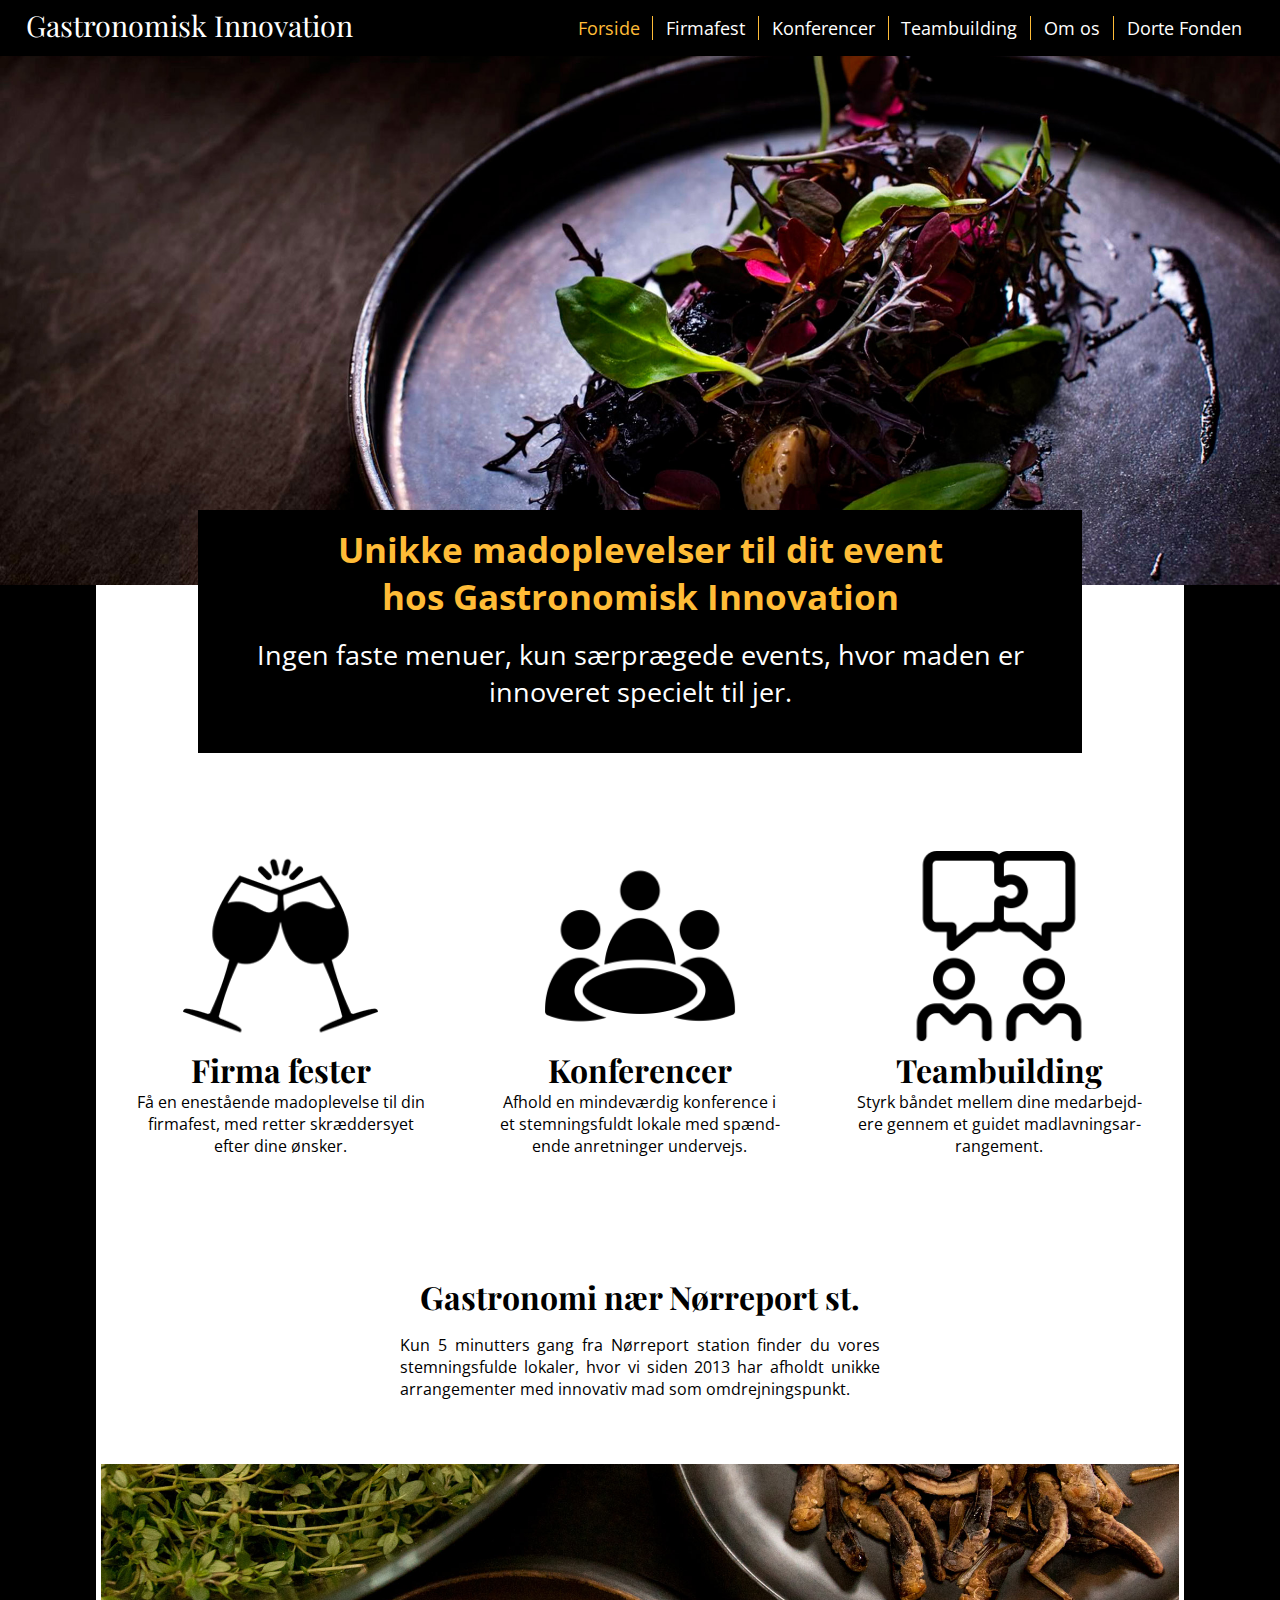
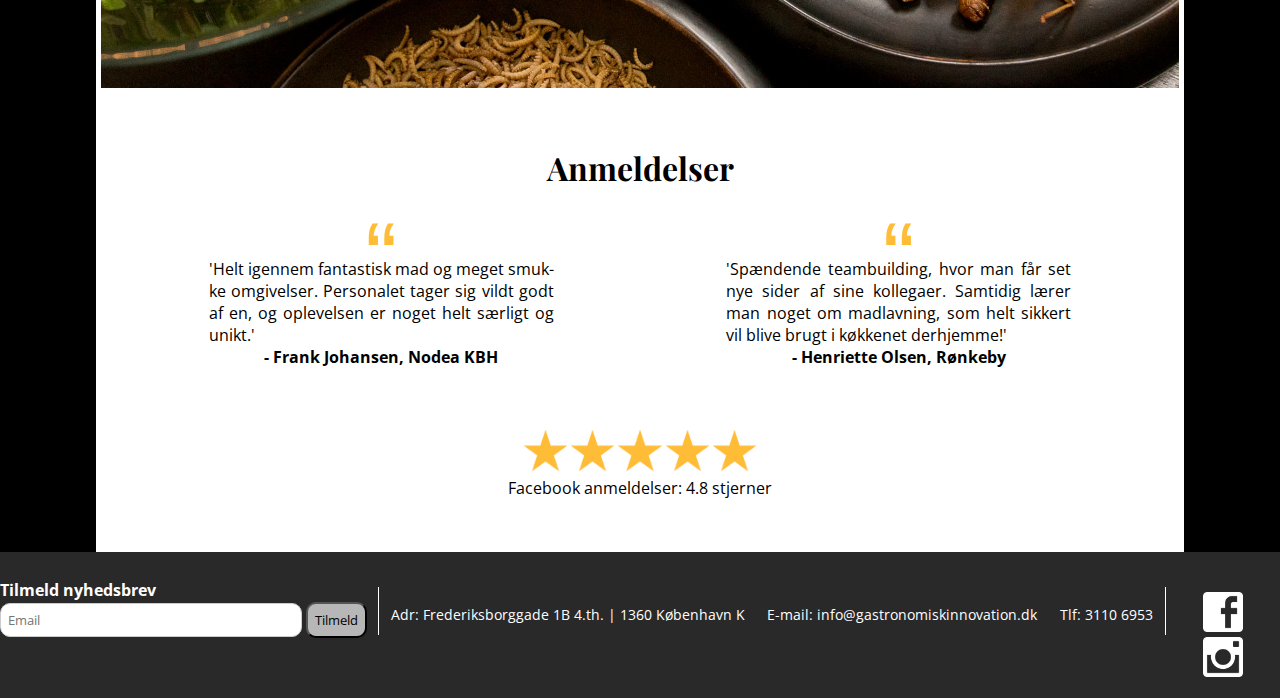
==== index.html @ 855b717e "Cleaned up in folder. Added mobile version of omos banner" ====
<!DOCTYPE html>
<html lang="da">
  <head>
        <!-- Global site tag (gtag.js) - Google Analytics -->
    <script async src="https://www.googletagmanager.com/gtag/js?id=UA-109349681-2"></script>
    <script>
      window.dataLayer = window.dataLayer || [];
      function gtag(){dataLayer.push(arguments);}
      gtag('js', new Date());

      gtag('config', 'UA-109349681-2');

      window.addEventListener('resize', function() { 
    if (window.matchMedia('(min-width: 1076px)').matches) {
        document.getElementById('burger').checked = false;
    }
    }, true);
    </script>

    <meta charset="utf-8">
    <title>Gastronomisk Innovation | Forside</title>
    <link href="https://fonts.googleapis.com/css?family=Open+Sans:300,700|Playfair+Display" rel="stylesheet">
    <link rel="stylesheet" href="css/style.css">
    <meta name="viewport" content="width=device-width, initial-scale=1.0">

    <link rel="apple-touch-icon" sizes="180x180" href="favicon/apple-touch-icon.png">
    <link rel="icon" type="image/png" sizes="32x32" href="favicon/favicon-32x32.png">
    <link rel="icon" type="image/png" sizes="16x16" href="favicon/favicon-16x16.png">
    <link rel="manifest" href="favicon/manifest.json">
    <link rel="mask-icon" href="favicon/safari-pinned-tab.svg" color="#ffbc37">
    <link rel="shortcut icon" href="favicon/favicon.ico">
    <meta name="msapplication-config" content="favicon/browserconfig.xml">
    <meta name="theme-color" content="#ffffff">
  </head>
  <body class="indexwrapper" >
    <input id="burger" type="checkbox" />
    <label for="burger">
      <span></span>
      <span></span>
      <span></span>
    </label>
    <nav class="mobil" >
      <a class="navn" href="index.html">Gastronomisk Innovation</a>
      <ul>
        <li><a href="index.html" class="current">Forside</a></li>
        <li><a href="firmafest.html">Firmafest</a></li>
        <li><a href="konferencer.html">Konferencer</a></li>
        <li><a href="teambuilding.html">Teambuilding</a></li>
        <li><a href="omos.html">Om os</a></li>
        <li><a href="dortefonden.html">Dorte Fonden</a></li>
      </ul>
    </nav>
    <nav class="desktop" >
      <a class="navn" href="index.html">Gastronomisk Innovation</a>
      <ul>
        <li><a href="dortefonden.html">Dorte Fonden</a></li>
        <li><a href="omos.html">Om os</a></li>
        <li><a href="teambuilding.html">Teambuilding</a></li>
        <li><a href="konferencer.html">Konferencer</a></li>
        <li><a href="firmafest.html">Firmafest</a></li>
        <li class="undtagelsen"><a href="index.html"  class="current">Forside</a></li>
      </ul>
    </nav>
    <div class="mobilindexbillede">
      <img src="img/index/lillamobil.jpg" alt="mad nam nam">
    <!--  <p>Unikke madoplevelser til dine events</p> -->
    </div>
    <div class="desktopindexbillede">
      <img src="img/index/lilla.jpg" alt="mad nam nam">
  <!--    <p>Unikke madoplevelser til dine events</p> -->
    </div>

  <!-- <img class="gaffel" src="img/index/gaffel.svg" alt="gaffel"> -->
  <!-- <img class="kniv" src="img/index/kniv.png" alt="kniv"> -->

    <main class="nicolai" >
      <div class="velkommentekst">
        <h4>Unikke madoplevelser til dit event</h4>
        <h4>hos Gastronomisk Innovation</h4>
        <p>Ingen faste menuer, kun særprægede events, hvor maden er innoveret specielt til jer.</p>
      </div>
      <div class="ydelsesikoner">
        <figure>
          <a href="firmafest.html">
          <img src="img/index/glasses2.png" alt="firmafester">
          <h6>Firma fester</h6>
          <figcaption>Få en ene&shy;stå&shy;ende mad&shy;oplev&shy;else til din firma&shy;fest, med ret&shy;ter skræd&shy;der&shy;syet efter dine ønsker.</figcaption>
          </a>
        </figure>
        <figure>
          <a href="konferencer.html">
          <img src="img/index/meeting2.png" alt="konferencer">
          <h6>Konferencer</h6>
          <figcaption>Af&shy;hold en minde&shy;værdig konfe&shy;rence i et stem&shy;ning&shy;sfuldt lo&shy;kale med spænd&shy;ende anr&shy;etning&shy;er under&shy;vejs.</figcaption>
          </a>
        </figure>
        <figure>
          <a href="teambuilding.html">
          <img src="img/index/teambuildingicon2.png" alt="Teambuilding">
          <h6>Teambuilding</h6>
          <figcaption>Styrk bånd&shy;et mel&shy;lem dine med&shy;ar&shy;bejd&shy;ere gen&shy;nem et guid&shy;et mad&shy;lav&shy;nings&shy;ar&shy;range&shy;ment.</figcaption>
          </a>
        </figure>
      </div>

      <div class="norreport">
        <h5>Gastronomi nær Nørreport st.</h5>
        <p>Kun 5 minut&shy;ters gang fra Nørreport sta&shy;tion find&shy;er du vores stem&shy;nings&shy;fulde lo&shy;kal&shy;er, hvor vi siden 2013 har af&shy;holdt unik&shy;ke ar&shy;range&shy;ment&shy;er med inno&shy;vativ mad som om&shy;drej&shy;nings&shy;punkt.</p>
      </div>

      <img src="img/index/insektbillede.jpg" class="insects" alt="Insekter">

      <div class="reviewdiv">
        <h5>Anmeldelser</h5>
        <div class="reviews">
          <div class="review">
            <h2 class="gås">“</h2>
            <p>'Helt igen&shy;nem fan&shy;ta&shy;stisk mad og meget smuk&shy;ke om&shy;givel&shy;ser. Per&shy;sona&shy;let tag&shy;er sig vildt godt af en, og op&shy;level&shy;sen er noget helt sær&shy;ligt og unikt.'</p>
            <h4>- Frank Johansen, Nodea KBH</h4>
          </div>
          <div class="review">
            <h2 class="gås">“</h2>
            <p>'Spænd&shy;ende team&shy;build&shy;ing, hvor man får set nye sider af sine kol&shy;lega&shy;er. Sam&shy;tidig lærer man noget om mad&shy;lav&shy;ning, som helt sik&shy;kert vil blive brugt i køk&shy;ken&shy;et der&shy;hjem&shy;me!'</p>
            <h4>- Henriette Olsen, Rønkeby</h4>
          </div>
        </div>
        <div class="facebook">
          <div class="stars">
            <img src="img/index/star.png" alt="stjerne">
            <img src="img/index/star.png" alt="stjerne">
            <img src="img/index/star.png" alt="stjerne">
            <img src="img/index/star.png" alt="stjerne">
            <img src="img/index/star.png" alt="stjerne">
          </div>
          <a href="https://www.facebook.com/pg/Gastronomisk-Innovation-281933641918247/reviews/"><p>Facebook anmeldelser: 4.8 stjerner</p></a>
        </div>
      </div>
    </main>

    <footer>
      <div class="formdiv">
        <form action="action_page.php">
          <div class="mail" >
            <h3>Tilmeld nyhedsbrev</h3>
            <input type="text" placeholder="Email" name="email" required>
            <button type="submit" class="signupbtn">Tilmeld</button>
          </div>
        </form>
      </div>
      <div class="kontaktinfo">
        <div class="">
          <a href="https://goo.gl/maps/WK9mbAa1QhL2" target="_blank">Adr: Frederiksborggade 1B 4.th. | 1360 København K</a>
        </div>
        <div class="">
          <a href="mailto:info@gastronomiskinnovation.dk">E-mail: info@gastronomiskinnovation.dk</a>
        </div>
        <div class="">
          <a href="tel:31106953">Tlf: 3110 6953</a>
        </div>
      </div>
      <div class="someikoner">
        <!--Icons made by https://www.flaticon.com/authors/google. Used under Creative Commons BY 3.0 license-->
        <a href="https://www.facebook.com/281933641918247/" target="_blank">
        <img src="img/facebook.png" alt="Facebook"></a>
        <a href="https://www.instagram.com/gastronomiskinnovation/" target="_blank">
        <img src="img/instagram.png" alt="Instagram"></a>
      </div>
    </footer>
  </body>
</html>
---- css/style.css ----
@charset "UTF-8";
* {
  box-sizing: border-box;
  font-family: 'open sans', sans-serif; }

body footer div.kontaktinfo div {
  text-align: center; }

body > nav.desktop > ul > li > a:hover {
  opacity: 0.75; }

body > nav.mobil > ul > li > a:hover {
  opacity: 0.5; }

body > nav.mobil > ul > li > a {
  font-weight: lighter; }

body > main > div.velkommentekst {
  /*text-align: center;
  display: block;
  margin-top: -5em;
  background-color: black;
  padding: 0.5em;
  z-index: 16;*/
  max-width: 95%;
  background-color: black;
  margin: -4em auto 2em auto;
  z-index: 100;
  padding-top: 1em;
  padding-bottom: 1em;
  text-align: center; }
  body > main > div.velkommentekst h4 {
    color: #FFBC37;
    font-size: 5vw;
    margin-top: 0;
    margin-bottom: 0.6em; }
  body > main > div.velkommentekst p {
    color: white;
    margin-top: 0; }

body {
  background-color: black; }
  body div.mobilindexbillede {
    position: relative;
    text-align: center;
    display: block;
    z-index: -1; }
    body div.mobilindexbillede img {
      max-width: 100%;
      z-index: 3;
      margin-bottom: -0.3em; }
    body div.mobilindexbillede p {
      font-size: 1.8em;
      color: black;
      background-color: rgba(0, 0, 0, 0.5);
      position: absolute;
      transform: translate(-50%, -50%);
      top: 50%;
      left: 50%;
      width: 100%;
      padding: 0.2em; }
  body div.desktopindexbillede {
    display: none; }
  body main.nicolai {
    max-width: 700px;
    margin: 0 auto;
    background-color: white; }
    body main.nicolai img.insects {
      max-width: 100%; }
    body main.nicolai div.ydelsesikoner figure {
      max-width: 80%;
      margin: 0 auto 4em auto;
      display: block;
      text-align: center; }
      body main.nicolai div.ydelsesikoner figure:hover {
        opacity: 0.75; }
      body main.nicolai div.ydelsesikoner figure img {
        max-width: 50%; }
      body main.nicolai div.ydelsesikoner figure h6 {
        color: Black;
        font-size: 2em;
        margin-top: 0;
        margin-bottom: 0;
        font-family: 'Playfair display', serif; }
      body main.nicolai div.ydelsesikoner figure figcaption {
        color: black; }
    body main.nicolai div.norreport {
      text-align: center; }
      body main.nicolai div.norreport h5 {
        color: black;
        font-size: 1.5em;
        margin-bottom: 0.5em;
        font-family: 'Playfair display', serif; }
      body main.nicolai div.norreport p {
        color: black; }
    body main.nicolai div.reviewdiv {
      text-align: center; }
      body main.nicolai div.reviewdiv div.facebook {
        margin-top: 2.5em; }
        body main.nicolai div.reviewdiv div.facebook div.stars img {
          max-width: 10%; }
        body main.nicolai div.reviewdiv div.facebook p {
          color: black;
          margin-top: 0; }
      body main.nicolai div.reviewdiv h5 {
        color: black;
        font-size: 2em;
        margin-bottom: 0;
        font-family: 'Playfair display', serif; }
      body main.nicolai div.reviewdiv div.reviews div.review h2.gås {
        color: #FFBC37;
        font-family: arial, sans-serif;
        font-size: 6em;
        font-weight: normal;
        line-height: 0.01em;
        margin: 0.7em 0 -0.2em 0; }
      body main.nicolai div.reviewdiv div.reviews div.review p {
        color: black;
        margin-bottom: 0; }
      body main.nicolai div.reviewdiv div.reviews div.review h4 {
        color: black;
        margin-top: 0; }

body {
  background-color: black;
  margin: 0; }
  body div figure {
    margin: 0; }
    body div figure img {
      max-width: 100%; }
    body div figure.desktop {
      display: none; }
    body div figure p {
      text-align: center;
      width: 100%;
      position: absolute;
      font-size: 2.2em;
      color: black;
      top: 30.8vh;
      display: block;
      left: 50%;
      transform: translate(-50%, -50%);
      background-color: rgba(0, 0, 0, 0.5); }
  body footer {
    padding-top: 3vh;
    background-color: #292929; }
    body footer div {
      max-width: 90%;
      display: block;
      margin: 0 auto; }
      body footer div form {
        margin-top: 0em;
        padding-bottom: 1em;
        max-width: 100%; }
        body footer div form div.mail {
          /*  margin: 0 0 0 1em;*/ }
        body footer div form div button {
          background-color: #B7B7B7;
          border-radius: 10px;
          padding: 0.5em; }
        body footer div form div h3 {
          margin-bottom: 0.1em;
          margin-top: 0;
          font-family: 'open sans', sans-serif;
          color: white;
          font-size: 1em; }
        body footer div form div input[type=text] {
          width: 70%;
          padding: 12px 20px;
          display: inline-block;
          border: 1px solid #ccc;
          box-sizing: border-box;
          border-radius: 10px;
          padding: 0.5em; }
      body footer div.someikoner {
        text-align: center;
        padding-bottom: 1em; }
        body footer div.someikoner a {
          margin-left: 0.5em;
          margin-right: 0.5em;
          color: white; }
          body footer div.someikoner a img {
            max-width: 2.5em; }
      body footer div div {
        padding-bottom: 1em; }
        body footer div div a {
          text-decoration: none;
          color: white;
          display: inline; }
  body input#burger {
    opacity: 0; }
  body main {
    margin: 0 auto;
    display: block;
    padding: 0.3em; }
    body main.whitepower {
      padding: 0;
      margin-top: 2.15em; }
      body main.whitepower div {
        background-color: white;
        /*margin: 2.5em auto 0;  Giver ekstra uønsket afstand mellem bilederne på Dortefonden*/ }
        body main.whitepower div img {
          max-width: 100%; }
        body main.whitepower div article {
          max-width: 800px;
          margin: auto;
          padding: 0.5em; }
          body main.whitepower div article h1 {
            font-size: 1.8em;
            margin-top: 0.5em;
            margin-bottom: 0.5em;
            font-family: 'Playfair display', serif; }
          body main.whitepower div article h3 {
            font-size: 1.1em;
            font-style: italic;
            margin: 0; }
          body main.whitepower div article p {
            color: black;
            font-size: 1.1em;
            margin-top: 1.2em;
            line-height: 1.5em; }
          body main.whitepower div article .galleri {
            /*Både billeder og knapper i galleri*/
            position: relative;
            /*Tillader placering af knapper oven på billeder*/
            margin: 0; }
            body main.whitepower div article .galleri button {
              /*Pile i galleri*/
              background-color: rgba(0, 0, 0, 0.4);
              /*Sort farve med 40% opacity*/
              font-size: 1.8em;
              /*Størrelse på pilen*/
              color: white;
              border: none;
              padding: 0.2em 0.1em;
              /*Pilens kasse*/
              position: absolute;
              /*Tillader placering af knapper oven på billeder*/
              outline: none;
              /*Fjerner markering af knappen ved klik*/
              transform: translate(0%, -50%);
              /*Justeringer i forhold til centrum på y-aksen*/
              top: 50%;
              /*Placér midt på billedets y-akse*/ }
            body main.whitepower div article .galleri .w3-display-right {
              /*Knap til at vise næste billede i slideshow*/
              right: 0;
              /*Afstanden fra højre kant af kassen skal være 0*/ }
          body main.whitepower div article .miniatures {
            /*Miniaturer under det store billede i galleriet*/
            columns: 3;
            /*3 miniaturer ved siden af hinanden*/
            width: 100%;
            margin: 0.5em 0 0 0;
            /*Lidt afstand til det store billede*/ }
            body main.whitepower div article .miniatures img {
              display: block;
              /*Så miniaturerne står ved siden af hinanden*/ }
          body main.whitepower div article .w3-opacity-off {
            /*Sætter border rundt om det valgte billede i galleriet*/
            border: solid #FFBC37 1vmin; }
  body nav a.navn {
    text-decoration: none;
    color: white;
    font-family: 'Playfair Display', serif;
    padding-left: 1%;
    padding-top: 0.3em;
    clear: both;
    float: left;
    font-size: 1.6em;
    max-width: 420px; }
  body nav.desktop {
    display: none; }
  body h1 {
    /*position: fixed;
    top: 40px;
    left: 40px;
    z-index: 6;
    font-size: 20px;
    font-weight: 900;
    font-family: sans-serif;
    text-transform: uppercase;*/ }
    body h1 > span {
      text-transform: none;
      opacity: .5;
      font-weight: 300;
      font-size: 50px; }
  body input + label {
    position: fixed;
    top: 0.4em;
    right: 5%;
    height: 65px;
    width: 9%;
    z-index: 15; }
    body input + label span {
      position: absolute;
      width: 100%;
      height: 3%;
      top: 33%;
      margin-top: -1px;
      left: 0;
      display: block;
      background: white;
      transition: .5s; }
    body input + label span:first-child {
      top: 20%; }
    body input + label span:last-child {
      top: 47%; }
  body label:hover {
    cursor: pointer; }
  body input:checked + label span {
    opacity: 0;
    top: 50%; }
  body input:checked + label span:first-child {
    opacity: 1;
    transform: rotate(225deg); }
  body input:checked + label span:last-child {
    opacity: 1;
    transform: rotate(-225deg); }
  body input ~ nav.mobil {
    background: black;
    position: fixed;
    top: 0;
    left: 0;
    width: 100%;
    /*  height: 3.5em;*/
    height: 0.001vh;
    transition: .5s;
    /*  transition-delay: .5s; Hvorfor?*/
    z-index: 14;
    padding-bottom: 3.5em; }
    body input ~ nav.mobil > ul {
      position: absolute;
      top: 15%;
      left: 7%;
      right: 17%;
      list-style: none;
      display: none; }
      body input ~ nav.mobil > ul > li {
        opacity: 0;
        transition: .5s;
        transition-delay: 0s; }
        body input ~ nav.mobil > ul > li > a {
          font-family: 'Open Sans', sans-serif;
          text-decoration: none;
          text-transform: uppercase;
          color: white;
          display: block;
          padding: 6%;
          font-size: 1.5em; }
          body input ~ nav.mobil > ul > li > a.current {
            color: #FFBC37; }
  body input:checked ~ nav {
    height: 100%;
    transition-delay: 0s; }
    body input:checked ~ nav > ul {
      display: block; }
      body input:checked ~ nav > ul > li {
        opacity: 1;
        transition-delay: .5s; }

/*Michelle start*/
#toppic {
  width: 100%; }

article.michelle-indhold {
  max-width: 800px;
  padding: 0.6em;
  margin: auto; }
  article.michelle-indhold h3 {
    font-size: 1.1em;
    font-style: italic;
    margin: 0; }
  article.michelle-indhold .michelle-indhold > h1 {
    font-size: 1.8em;
    margin-bottom: 0.5em;
    margin-top: 0.5em;
    font-family: 'Playfair Display', serif; }
  article.michelle-indhold p {
    color: black;
    margin: 0;
    margin-top: 1.2em;
    line-height: 1.5em; }
  article.michelle-indhold #caption {
    font-size: 0.9em;
    font-style: italic;
    margin-top: 0.2em; }
  article.michelle-indhold #nacl {
    margin-top: 1.3em;
    margin-bottom: 0; }

#middle {
  width: 100%;
  margin-top: 1.5em; }

.grid {
  margin-top: 1.5em; }
  .grid img {
    width: 100%;
    margin-top: 0.3em; }

/*Michelle slut*/
/* Katja */
.omosimg, .videoo {
  max-width: 100%; }

/* Text */
.tlf {
  text-align: center;
  font-size: 1.2em; }

.familie, .booktext {
  margin-left: 10%;
  margin-right: 10%;
  line-height: 1.5em; }

.omos {
  font-size: 2.2em;
  font-family: 'playfair display', serif; }

.centertext {
  text-align: center; }

body main.whitepower div .interview {
  margin: 2em auto;
  padding-top: 0; }
body main.whitepower div .videoWrapper {
  /*Så den embeddede video fylder hele bredden med det rigtige h/b-forhold*/
  position: relative;
  padding-bottom: 56.25%;
  /* 16:9 */
  height: 0;
  margin-top: 0; }
  body main.whitepower div .videoWrapper iframe {
    position: absolute;
    top: 0;
    left: 0;
    width: 100%;
    height: 100%; }

/* Link books */
.buylink {
  font-weight: bold;
  color: black;
  transition: color 0.2s ease;
  background-color: #FFBC37;
  transition: background-color 0.2s ease;
  border-radius: 25px;
  padding: 0.7em 1em;
  margin-top: 1em;
  display: inline-block;
  /*så den ikke klipper ind i p*/ }
  .buylink:hover {
    background-color: #292929;
    color: #FFBC37; }

a:link {
  text-decoration: none; }

/* Flexbox */
body main.whitepower .gallery {
  display: flex;
  flex-wrap: wrap;
  justify-content: center;
  position: relative;
  width: 100%;
  margin-top: 0.3em; }

.galleryitem {
  flex: 1 0 20em;
  max-width: 100%;
  margin: 1rem;
  margin-top: 0;
  margin-bottom: 2em; }

.galleryitem img {
  display: block;
  height: auto;
  width: 15em; }

.galleryitem figcaption {
  color: black;
  font-family: 'open sans', sans-serif;
  padding: .3em 0;
  text-align: center;
  padding-top: 1em; }

.captions {
  font-weight: 900;
  font-size: 1.5em; }

.galleryitem span {
  display: block;
  margin-left: auto;
  margin-right: auto;
  line-height: 1.5em;
  max-width: 438px;
  padding: 0 0.5em 0; }

.mortenflex, .rasmusflex, .isabelflex {
  max-width: 30%;
  border-radius: 50%;
  display: block;
  margin: auto; }

/* Flexbox books */
.book, .snaps, .ukrudt {
  max-width: 70%;
  margin: auto; }

/* Katja slut */
img.kniv {
  display: none; }

img.gaffel {
  display: none; }

.desktopbanner {
  display: none; }

.mobilbanner {
  display: block; }

@media screen and (max-width: 1075px) and (orientation: landscape) {
  nav.mobil ul {
    columns: 2; } }
@media screen and (min-width: 1076px) {
  .desktopbanner {
    display: block; }

  .mobilbanner {
    display: none; }

  body > main > div.velkommentekst {
    max-width: 82%;
    text-align: center;
    background-color: black;
    margin-left: auto;
    margin-right: auto;
    margin-top: -5em;
    z-index: 100;
    padding-top: 1em;
    padding-bottom: 1em; }
    body > main > div.velkommentekst h4 {
      /*font-size: 2.4em; Se @media for min 700px*/
      margin-bottom: 0;
      display: block;
      margin: 0 auto;
      color: #FFBC37; }
    body > main > div.velkommentekst p {
      font-size: 1.7em;
      margin-top: 0.6em;
      padding: 0 0.4em 0; }

  body img.kniv {
    display: block;
    max-width: 3.92%;
    float: right;
    margin-top: 9em; }
  body img.gaffel {
    display: block;
    max-width: 5%;
    float: left;
    transform: translate(-50%, 0%);
    margin-top: 9em; }
  body div.mobilindexbillede {
    display: none; }
    body div.mobilindexbillede img {
      max-width: 100%; }
  body div.desktopindexbillede {
    display: block;
    position: relative;
    text-align: center;
    z-index: -1;
    /*Så velkommentekst står foran*/
    margin-top: 3.2em; }
    body div.desktopindexbillede img {
      max-width: 100%;
      margin-bottom: -0.3em;
      /*Fjerner sort streg under billede*/ }
    body div.desktopindexbillede p {
      font-size: 2.5em;
      color: black;
      background-color: rgba(0, 0, 0, 0.5);
      position: absolute;
      transform: translate(-50%, -50%);
      top: 50%;
      left: 50%;
      width: 100%;
      padding: 0.2em; }
  body main.nicolai {
    max-width: 85%;
    background-color: white; }
    body main.nicolai div.ydelsesikoner {
      display: flex;
      justify-content: space-between;
      align-items: baseline;
      margin-top: 6em; }
      body main.nicolai div.ydelsesikoner figure {
        max-width: 30%;
        margin: 0 auto 4em auto;
        display: block;
        text-align: center; }
        body main.nicolai div.ydelsesikoner figure img {
          max-width: 60%; }
        body main.nicolai div.ydelsesikoner figure h6 {
          color: black;
          font-size: 2em;
          margin-top: 0;
          margin-bottom: 0; }
        body main.nicolai div.ydelsesikoner figure figcaption {
          color: black;
          max-width: 90%;
          display: block;
          margin: 0 auto; }
    body main.nicolai div.norreport {
      text-align: center;
      display: block;
      margin: 0 auto 4em; }
      body main.nicolai div.norreport h5 {
        color: black;
        font-size: 2em;
        margin-bottom: 0.5em; }
      body main.nicolai div.norreport p {
        color: black;
        max-width: 30em;
        margin: 0 auto;
        text-align: justify; }
    body main.nicolai div.reviewdiv {
      margin-bottom: 3em;
      text-align: center; }
      body main.nicolai div.reviewdiv div.facebook {
        margin-top: 2.5em; }
        body main.nicolai div.reviewdiv div.facebook div.stars img {
          max-width: 4%; }
        body main.nicolai div.reviewdiv div.facebook p {
          color: black;
          margin-top: 0; }
      body main.nicolai div.reviewdiv h5 {
        color: black;
        font-size: 2em;
        margin-bottom: 0; }
      body main.nicolai div.reviewdiv div.reviews {
        display: flex;
        justify-content: space-between;
        max-width: 80%;
        margin: 0 auto; }
        body main.nicolai div.reviewdiv div.reviews div.review {
          max-width: 40%; }
          body main.nicolai div.reviewdiv div.reviews div.review h2.gås {
            color: #FFBC37;
            font-family: arial, sans-serif;
            font-size: 6em;
            font-weight: normal;
            line-height: 0.01em;
            margin: 0.7em 0 0 0; }
          body main.nicolai div.reviewdiv div.reviews div.review p {
            color: black;
            margin-bottom: 0;
            margin-top: 0;
            text-align: justify; }
          body main.nicolai div.reviewdiv div.reviews div.review h4 {
            color: black;
            margin-top: 0; }

  body {
    margin: 0; }
    body div figure.mobil {
      display: none; }
    body div figure.desktop {
      display: block; }
    body main {
      max-width: 85%;
      display: block;
      margin: 0 auto; }
      body main.whitepower div {
        margin-top: 3.23em; }
        body main.whitepower div article {
          padding: 1.5em;
          /*Dobbelte padding i desktop format*/ }
          body main.whitepower div article h1 {
            font-size: 2.2em; }
          body main.whitepower div article .galleri button {
            font-size: 3em;
            /*Størrelse på pilen*/
            padding: 0.3em 0.1em;
            /*Pilens kasse*/ }
          body main.whitepower div article .galleri :hover {
            color: #FFBC37; }
    body input {
      display: none; }
    body label {
      display: none; }
    body nav.mobil {
      display: none; }
    body nav.desktop {
      display: block;
      position: fixed;
      background-color: black;
      height: 3.47em;
      width: 100%;
      z-index: 10;
      margin-top: -3.2em; }
      body nav.desktop a.navn {
        text-decoration: none;
        color: white;
        font-family: 'Playfair Display', serif;
        padding-left: 2%;
        padding-top: 0.5%;
        clear: both;
        float: left;
        font-size: 1.8em; }
      body nav.desktop ul {
        padding: 0;
        width: 65%;
        float: right;
        margin-bottom: 0;
        margin-right: 2%; }
        body nav.desktop ul li {
          float: right;
          padding-left: 0.8em;
          padding-right: 0.8em;
          display: inline-block;
          border-left: 1px solid #FFBC37; }
          body nav.desktop ul li.undtagelsen {
            border: none;
            padding-left: 0; }
          body nav.desktop ul li a {
            text-decoration: none;
            color: white;
            font-family: 'Open Sans', sans-serif;
            font-size: 1.1em; }
            body nav.desktop ul li a.current {
              color: #FFBC37; }
    body footer {
      display: flex;
      justify-content: space-around; }
      body footer div {
        margin-left: 0;
        margin-right: 0;
        max-width: 100%;
        display: inline-block;
        display: inline-block; }
        body footer div.formdiv {
          width: 30%; }
          body footer div.formdiv form div input {
            width: 80%; }
        body footer div form {
          display: inline-block;
          width: 100%; }
          body footer div form div {
            width: 100%;
            padding: 0; }
        body footer div.kontaktinfo {
          width: 50em;
          padding-top: 1em;
          display: flex;
          justify-content: space-around;
          border-left: 1px solid white;
          border-right: 1px solid white;
          padding-bottom: 0.1em;
          height: 3em;
          margin-top: 0.5em; }
          body footer div.kontaktinfo div a {
            font-size: 0.9em; }
        body footer div.someikoner {
          margin-top: 0.8em; }

  body main.whitepower div div.grid {
    display: flex;
    justify-content: space-between;
    flex-direction: column;
    margin: 0 0 0 0.2em; }
    body main.whitepower div div.grid div.billederher {
      display: block;
      margin: 0 auto; }
      body main.whitepower div div.grid div.billederher img {
        max-width: 49.7%; }
    body main.whitepower div div.grid div.billederder {
      margin: 0; }
      body main.whitepower div div.grid div.billederder img {
        max-width: 33%; } }
@media screen and (max-width: 370px) {
  body > nav.mobil > a {
    font-size: 1.3em;
    margin-top: 0.3em; }

  /*body input ~ nav.mobil {
      height: 3.4em;
    }*/ }
@media screen and (min-width: 700px) {
  body > main > div.velkommentekst > h4 {
    font-size: 2.19em; } }

/*# sourceMappingURL=style.css.map */
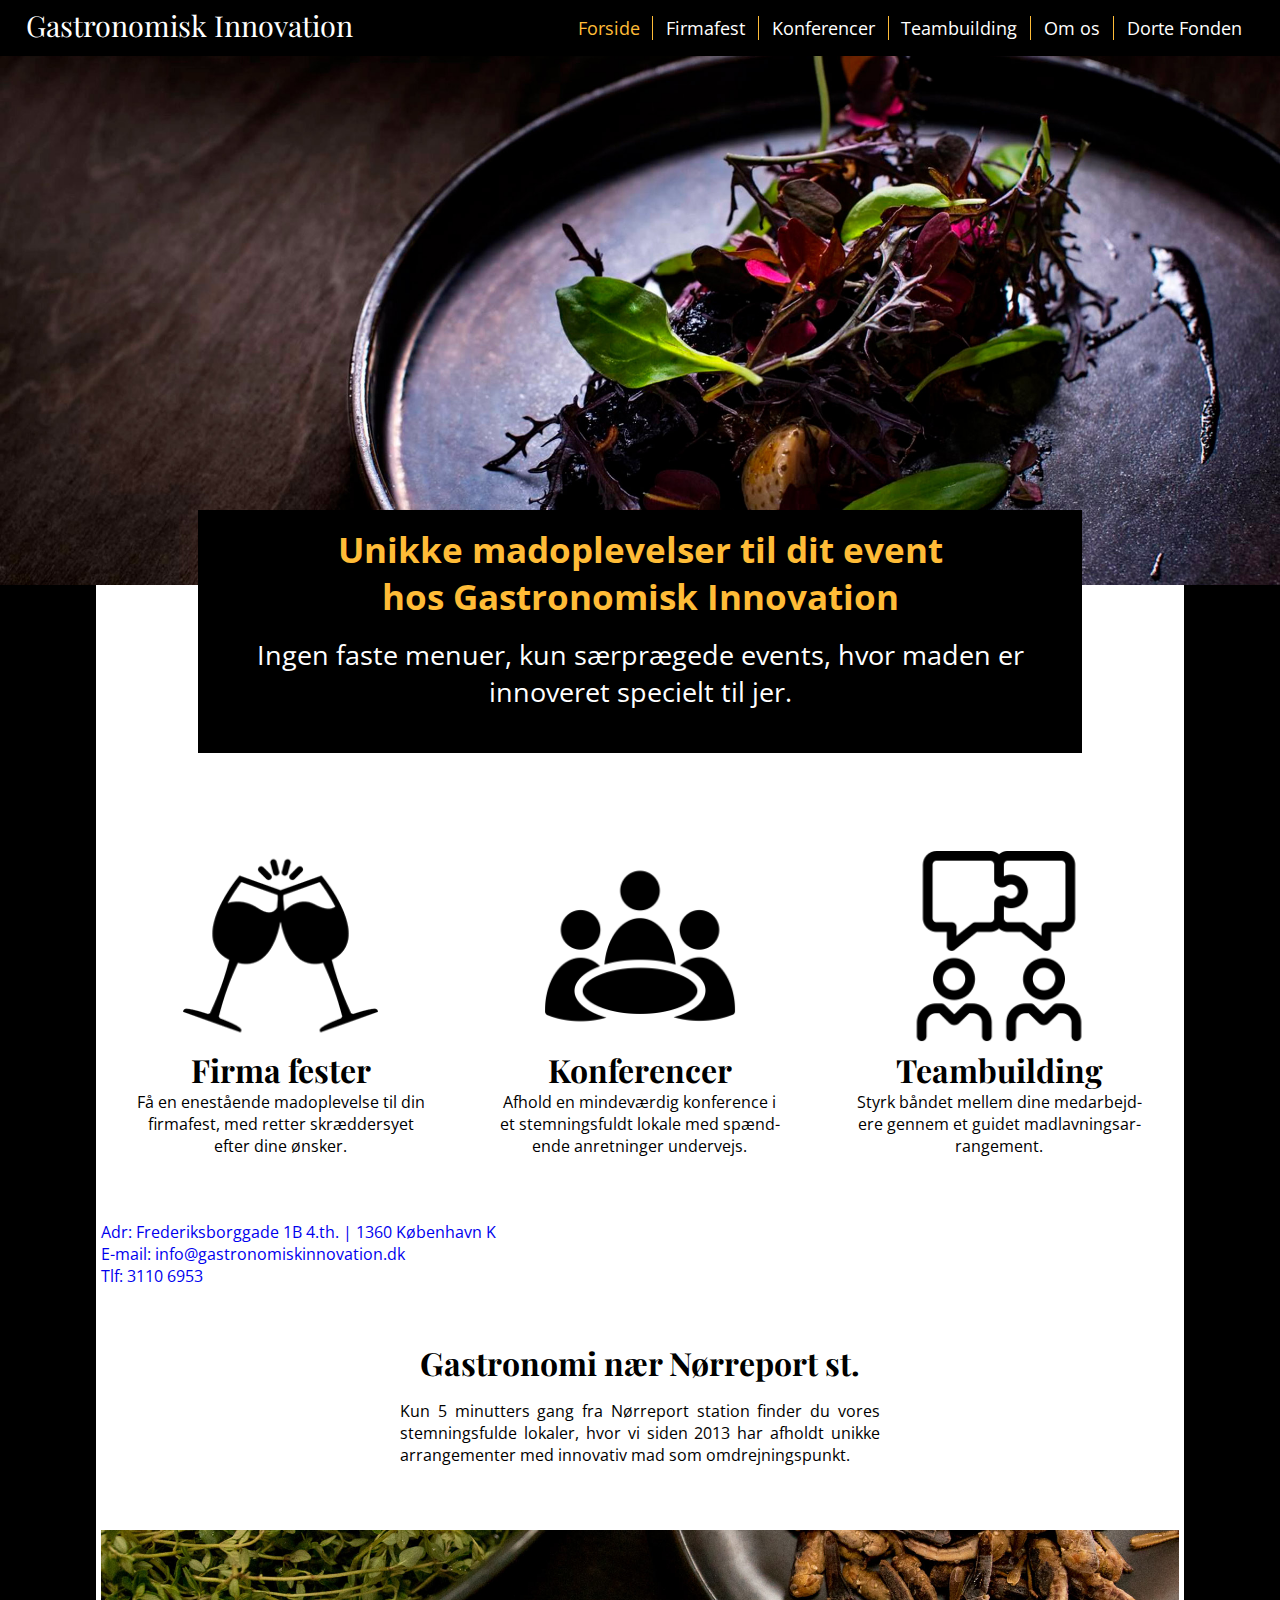
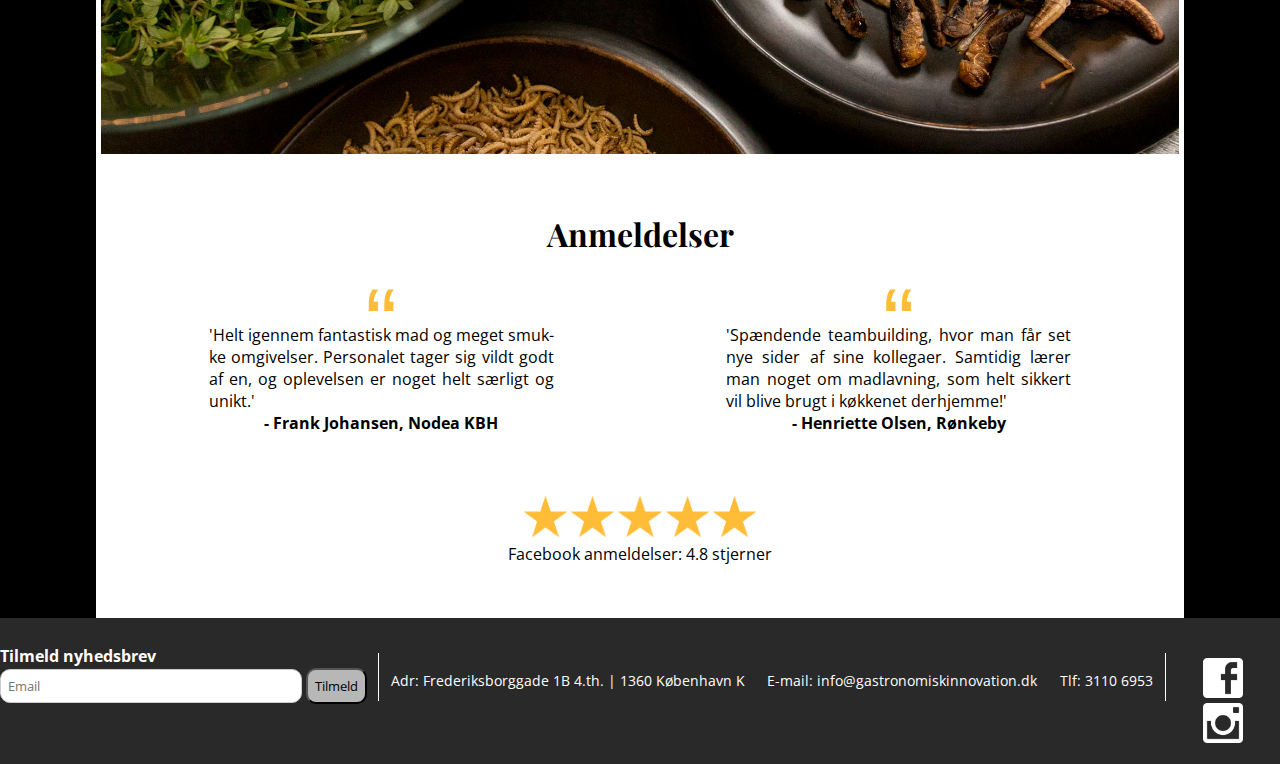
==== commit 3dfdc393: "Added target="_blank" to fb reviews. Started testing expanding box" ====
--- a/index.html
+++ b/index.html
@@ -10,7 +10,7 @@
 
       gtag('config', 'UA-109349681-2');
 
-      window.addEventListener('resize', function() { 
+      window.addEventListener('resize', function() {
     if (window.matchMedia('(min-width: 1076px)').matches) {
         document.getElementById('burger').checked = false;
     }
@@ -32,6 +32,7 @@
     <meta name="msapplication-config" content="favicon/browserconfig.xml">
     <meta name="theme-color" content="#ffffff">
   </head>
+
   <body class="indexwrapper" >
     <input id="burger" type="checkbox" />
     <label for="burger">
@@ -103,6 +104,26 @@
         </figure>
       </div>
 
+      <section class="kontaktos">
+      <input id="toggle" type="checkbox" checked>
+      <label for="toggle">Kontakt os</label>
+      <div id="expand">
+        <section>
+          <div class="kontaktinfo">
+            <div class="">
+              <a href="https://goo.gl/maps/WK9mbAa1QhL2" target="_blank">Adr: Frederiksborggade 1B 4.th. | 1360 København K</a>
+            </div>
+            <div class="">
+              <a href="mailto:info@gastronomiskinnovation.dk">E-mail: info@gastronomiskinnovation.dk</a>
+            </div>
+            <div class="">
+              <a href="tel:31106953">Tlf: 3110 6953</a>
+            </div>
+          </div>
+        </section>
+      </div>
+      </section>
+
       <div class="norreport">
         <h5>Gastronomi nær Nørreport st.</h5>
         <p>Kun 5 minut&shy;ters gang fra Nørreport sta&shy;tion find&shy;er du vores stem&shy;nings&shy;fulde lo&shy;kal&shy;er, hvor vi siden 2013 har af&shy;holdt unik&shy;ke ar&shy;range&shy;ment&shy;er med inno&shy;vativ mad som om&shy;drej&shy;nings&shy;punkt.</p>
@@ -132,7 +153,7 @@
             <img src="img/index/star.png" alt="stjerne">
             <img src="img/index/star.png" alt="stjerne">
           </div>
-          <a href="https://www.facebook.com/pg/Gastronomisk-Innovation-281933641918247/reviews/"><p>Facebook anmeldelser: 4.8 stjerner</p></a>
+          <a href="https://www.facebook.com/pg/Gastronomisk-Innovation-281933641918247/reviews/" target="_blank"><p>Facebook anmeldelser: 4.8 stjerner</p></a>
         </div>
       </div>
     </main>
--- a/css/style.css
+++ b/css/style.css
@@ -1,6 +1,7 @@
 @charset "UTF-8";
 * {
-  box-sizing: border-box;
+  -webkit-box-sizing: border-box;
+          box-sizing: border-box;
   font-family: 'open sans', sans-serif; }
 
 body footer div.kontaktinfo div {
@@ -54,7 +55,8 @@
       color: black;
       background-color: rgba(0, 0, 0, 0.5);
       position: absolute;
-      transform: translate(-50%, -50%);
+      -webkit-transform: translate(-50%, -50%);
+              transform: translate(-50%, -50%);
       top: 50%;
       left: 50%;
       width: 100%;
@@ -84,6 +86,28 @@
         font-family: 'Playfair display', serif; }
       body main.nicolai div.ydelsesikoner figure figcaption {
         color: black; }
+    body main.nicolai div .kontaktos label {
+      display: block;
+      padding: 0.5em;
+      text-align: center;
+      border-bottom: 1px solid #CCC;
+      color: #666; }
+    body main.nicolai div .kontaktos input {
+      display: none;
+      visibility: hidden; }
+    body main.nicolai div .kontaktos #expand {
+      height: 0px;
+      overflow: hidden;
+      -webkit-transition: height 0.5s;
+      transition: height 0.5s;
+      background: url(http://placekitten.com/g/600/300);
+      color: #FFF; }
+    body main.nicolai div .kontaktos section {
+      padding: 0 20px; }
+    body main.nicolai div .kontaktos #toggle:checked ~ #expand {
+      height: 250px; }
+    body main.nicolai div .kontaktos #toggle:checked ~ label::before {
+      content: "-"; }
     body main.nicolai div.norreport {
       text-align: center; }
       body main.nicolai div.norreport h5 {
@@ -139,7 +163,8 @@
       top: 30.8vh;
       display: block;
       left: 50%;
-      transform: translate(-50%, -50%);
+      -webkit-transform: translate(-50%, -50%);
+              transform: translate(-50%, -50%);
       background-color: rgba(0, 0, 0, 0.5); }
   body footer {
     padding-top: 3vh;
@@ -169,7 +194,8 @@
           padding: 12px 20px;
           display: inline-block;
           border: 1px solid #ccc;
-          box-sizing: border-box;
+          -webkit-box-sizing: border-box;
+                  box-sizing: border-box;
           border-radius: 10px;
           padding: 0.5em; }
       body footer div.someikoner {
@@ -238,7 +264,8 @@
               /*Tillader placering af knapper oven på billeder*/
               outline: none;
               /*Fjerner markering af knappen ved klik*/
-              transform: translate(0%, -50%);
+              -webkit-transform: translate(0%, -50%);
+                      transform: translate(0%, -50%);
               /*Justeringer i forhold til centrum på y-aksen*/
               top: 50%;
               /*Placér midt på billedets y-akse*/ }
@@ -248,7 +275,8 @@
               /*Afstanden fra højre kant af kassen skal være 0*/ }
           body main.whitepower div article .miniatures {
             /*Miniaturer under det store billede i galleriet*/
-            columns: 3;
+            -webkit-columns: 3;
+                    columns: 3;
             /*3 miniaturer ved siden af hinanden*/
             width: 100%;
             margin: 0.5em 0 0 0;
@@ -301,6 +329,7 @@
       left: 0;
       display: block;
       background: white;
+      -webkit-transition: .5s;
       transition: .5s; }
     body input + label span:first-child {
       top: 20%; }
@@ -313,10 +342,12 @@
     top: 50%; }
   body input:checked + label span:first-child {
     opacity: 1;
-    transform: rotate(225deg); }
+    -webkit-transform: rotate(225deg);
+            transform: rotate(225deg); }
   body input:checked + label span:last-child {
     opacity: 1;
-    transform: rotate(-225deg); }
+    -webkit-transform: rotate(-225deg);
+            transform: rotate(-225deg); }
   body input ~ nav.mobil {
     background: black;
     position: fixed;
@@ -325,6 +356,7 @@
     width: 100%;
     /*  height: 3.5em;*/
     height: 0.001vh;
+    -webkit-transition: .5s;
     transition: .5s;
     /*  transition-delay: .5s; Hvorfor?*/
     z-index: 14;
@@ -338,8 +370,10 @@
       display: none; }
       body input ~ nav.mobil > ul > li {
         opacity: 0;
+        -webkit-transition: .5s;
         transition: .5s;
-        transition-delay: 0s; }
+        -webkit-transition-delay: 0s;
+                transition-delay: 0s; }
         body input ~ nav.mobil > ul > li > a {
           font-family: 'Open Sans', sans-serif;
           text-decoration: none;
@@ -352,12 +386,14 @@
             color: #FFBC37; }
   body input:checked ~ nav {
     height: 100%;
-    transition-delay: 0s; }
+    -webkit-transition-delay: 0s;
+            transition-delay: 0s; }
     body input:checked ~ nav > ul {
       display: block; }
       body input:checked ~ nav > ul > li {
         opacity: 1;
-        transition-delay: .5s; }
+        -webkit-transition-delay: .5s;
+                transition-delay: .5s; }
 
 /*Michelle start*/
 #toppic {
@@ -442,8 +478,10 @@
 .buylink {
   font-weight: bold;
   color: black;
+  -webkit-transition: color 0.2s ease;
   transition: color 0.2s ease;
   background-color: #FFBC37;
+  -webkit-transition: background-color 0.2s ease;
   transition: background-color 0.2s ease;
   border-radius: 25px;
   padding: 0.7em 1em;
@@ -459,15 +497,22 @@
 
 /* Flexbox */
 body main.whitepower .gallery {
+  display: -webkit-box;
+  display: -ms-flexbox;
   display: flex;
-  flex-wrap: wrap;
-  justify-content: center;
+  -ms-flex-wrap: wrap;
+      flex-wrap: wrap;
+  -webkit-box-pack: center;
+      -ms-flex-pack: center;
+          justify-content: center;
   position: relative;
   width: 100%;
   margin-top: 0.3em; }
 
 .galleryitem {
-  flex: 1 0 20em;
+  -webkit-box-flex: 1;
+      -ms-flex: 1 0 20em;
+          flex: 1 0 20em;
   max-width: 100%;
   margin: 1rem;
   margin-top: 0;
@@ -523,7 +568,8 @@
 
 @media screen and (max-width: 1075px) and (orientation: landscape) {
   nav.mobil ul {
-    columns: 2; } }
+    -webkit-columns: 2;
+            columns: 2; } }
 @media screen and (min-width: 1076px) {
   .desktopbanner {
     display: block; }
@@ -561,7 +607,8 @@
     display: block;
     max-width: 5%;
     float: left;
-    transform: translate(-50%, 0%);
+    -webkit-transform: translate(-50%, 0%);
+            transform: translate(-50%, 0%);
     margin-top: 9em; }
   body div.mobilindexbillede {
     display: none; }
@@ -583,7 +630,8 @@
       color: black;
       background-color: rgba(0, 0, 0, 0.5);
       position: absolute;
-      transform: translate(-50%, -50%);
+      -webkit-transform: translate(-50%, -50%);
+              transform: translate(-50%, -50%);
       top: 50%;
       left: 50%;
       width: 100%;
@@ -592,9 +640,15 @@
     max-width: 85%;
     background-color: white; }
     body main.nicolai div.ydelsesikoner {
+      display: -webkit-box;
+      display: -ms-flexbox;
       display: flex;
-      justify-content: space-between;
-      align-items: baseline;
+      -webkit-box-pack: justify;
+          -ms-flex-pack: justify;
+              justify-content: space-between;
+      -webkit-box-align: baseline;
+          -ms-flex-align: baseline;
+              align-items: baseline;
       margin-top: 6em; }
       body main.nicolai div.ydelsesikoner figure {
         max-width: 30%;
@@ -641,8 +695,12 @@
         font-size: 2em;
         margin-bottom: 0; }
       body main.nicolai div.reviewdiv div.reviews {
+        display: -webkit-box;
+        display: -ms-flexbox;
         display: flex;
-        justify-content: space-between;
+        -webkit-box-pack: justify;
+            -ms-flex-pack: justify;
+                justify-content: space-between;
         max-width: 80%;
         margin: 0 auto; }
         body main.nicolai div.reviewdiv div.reviews div.review {
@@ -733,8 +791,11 @@
             body nav.desktop ul li a.current {
               color: #FFBC37; }
     body footer {
+      display: -webkit-box;
+      display: -ms-flexbox;
       display: flex;
-      justify-content: space-around; }
+      -ms-flex-pack: distribute;
+          justify-content: space-around; }
       body footer div {
         margin-left: 0;
         margin-right: 0;
@@ -754,8 +815,11 @@
         body footer div.kontaktinfo {
           width: 50em;
           padding-top: 1em;
+          display: -webkit-box;
+          display: -ms-flexbox;
           display: flex;
-          justify-content: space-around;
+          -ms-flex-pack: distribute;
+              justify-content: space-around;
           border-left: 1px solid white;
           border-right: 1px solid white;
           padding-bottom: 0.1em;
@@ -767,9 +831,16 @@
           margin-top: 0.8em; }
 
   body main.whitepower div div.grid {
+    display: -webkit-box;
+    display: -ms-flexbox;
     display: flex;
-    justify-content: space-between;
-    flex-direction: column;
+    -webkit-box-pack: justify;
+        -ms-flex-pack: justify;
+            justify-content: space-between;
+    -webkit-box-orient: vertical;
+    -webkit-box-direction: normal;
+        -ms-flex-direction: column;
+            flex-direction: column;
     margin: 0 0 0 0.2em; }
     body main.whitepower div div.grid div.billederher {
       display: block;
@@ -791,5 +862,3 @@
 @media screen and (min-width: 700px) {
   body > main > div.velkommentekst > h4 {
     font-size: 2.19em; } }
-
-/*# sourceMappingURL=style.css.map */
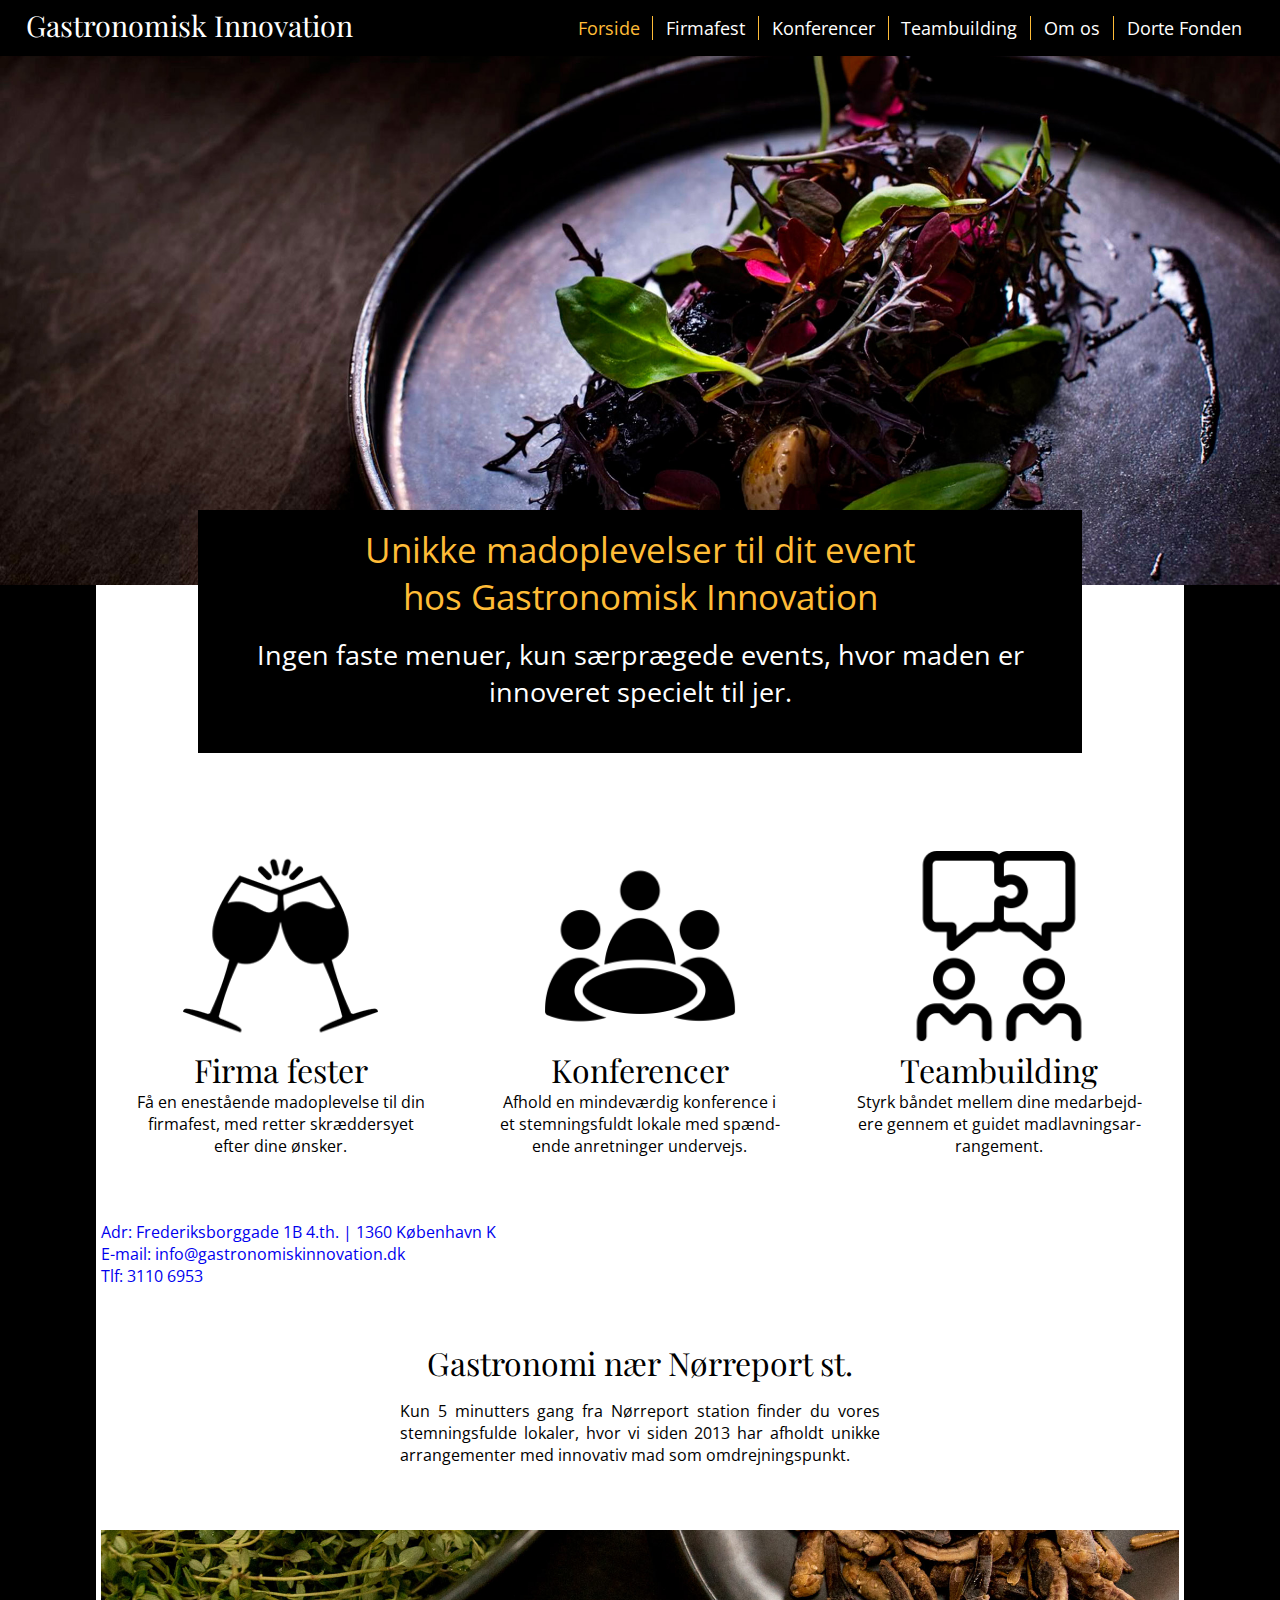
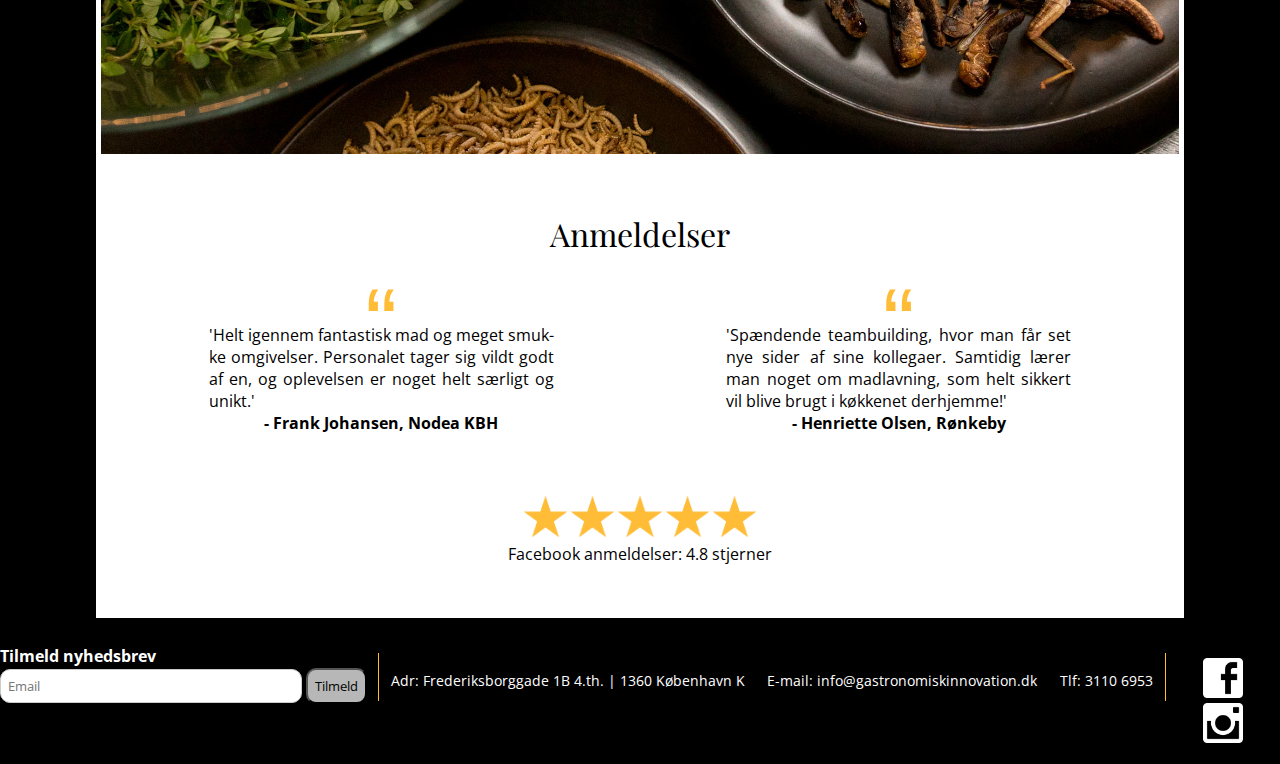
==== commit a6183ac0: "Font weight increased for desktop nav and main text" ====
--- a/index.html
+++ b/index.html
@@ -19,7 +19,7 @@
 
     <meta charset="utf-8">
     <title>Gastronomisk Innovation | Forside</title>
-    <link href="https://fonts.googleapis.com/css?family=Open+Sans:300,700|Playfair+Display" rel="stylesheet">
+    <link href="https://fonts.googleapis.com/css?family=Open+Sans:400,400i,600,700|Playfair+Display:400,700" rel="stylesheet">
     <link rel="stylesheet" href="css/style.css">
     <meta name="viewport" content="width=device-width, initial-scale=1.0">
 
--- a/css/style.css
+++ b/css/style.css
@@ -33,6 +33,7 @@
   body > main > div.velkommentekst h4 {
     color: #FFBC37;
     font-size: 5vw;
+    font-weight: 400;
     margin-top: 0;
     margin-bottom: 0.6em; }
   body > main > div.velkommentekst p {
@@ -52,6 +53,7 @@
       margin-bottom: -0.3em; }
     body div.mobilindexbillede p {
       font-size: 1.8em;
+      font-weight: 600;
       color: black;
       background-color: rgba(0, 0, 0, 0.5);
       position: absolute;
@@ -83,7 +85,8 @@
         font-size: 2em;
         margin-top: 0;
         margin-bottom: 0;
-        font-family: 'Playfair display', serif; }
+        font-family: 'Playfair display', serif;
+        font-weight: 400; }
       body main.nicolai div.ydelsesikoner figure figcaption {
         color: black; }
     body main.nicolai div .kontaktos label {
@@ -114,7 +117,8 @@
         color: black;
         font-size: 1.5em;
         margin-bottom: 0.5em;
-        font-family: 'Playfair display', serif; }
+        font-family: 'Playfair display', serif;
+        font-weight: 400; }
       body main.nicolai div.norreport p {
         color: black; }
     body main.nicolai div.reviewdiv {
@@ -130,7 +134,8 @@
         color: black;
         font-size: 2em;
         margin-bottom: 0;
-        font-family: 'Playfair display', serif; }
+        font-family: 'Playfair display', serif;
+        font-weight: 400; }
       body main.nicolai div.reviewdiv div.reviews div.review h2.gås {
         color: #FFBC37;
         font-family: arial, sans-serif;
@@ -168,7 +173,7 @@
       background-color: rgba(0, 0, 0, 0.5); }
   body footer {
     padding-top: 3vh;
-    background-color: #292929; }
+    /*  background-color: #292929;*/ }
     body footer div {
       max-width: 90%;
       display: block;
@@ -235,11 +240,13 @@
             font-size: 1.8em;
             margin-top: 0.5em;
             margin-bottom: 0.5em;
-            font-family: 'Playfair display', serif; }
+            font-family: 'Playfair display', serif;
+            font-weight: 400; }
           body main.whitepower div article h3 {
             font-size: 1.1em;
             font-style: italic;
-            margin: 0; }
+            margin: 0;
+            font-weight: 400; }
           body main.whitepower div article p {
             color: black;
             font-size: 1.1em;
@@ -452,7 +459,8 @@
 
 .omos {
   font-size: 2.2em;
-  font-family: 'playfair display', serif; }
+  font-family: 'playfair display', serif;
+  font-weight: 400; }
 
 .centertext {
   text-align: center; }
@@ -526,6 +534,7 @@
 .galleryitem figcaption {
   color: black;
   font-family: 'open sans', sans-serif;
+  font-weight: 400;
   padding: .3em 0;
   text-align: center;
   padding-top: 1em; }
@@ -787,7 +796,8 @@
             text-decoration: none;
             color: white;
             font-family: 'Open Sans', sans-serif;
-            font-size: 1.1em; }
+            font-size: 1.1em;
+            font-weight: 400; }
             body nav.desktop ul li a.current {
               color: #FFBC37; }
     body footer {
@@ -820,8 +830,8 @@
           display: flex;
           -ms-flex-pack: distribute;
               justify-content: space-around;
-          border-left: 1px solid white;
-          border-right: 1px solid white;
+          border-left: 1px solid #FFBC37;
+          border-right: 1px solid #FFBC37;
           padding-bottom: 0.1em;
           height: 3em;
           margin-top: 0.5em; }
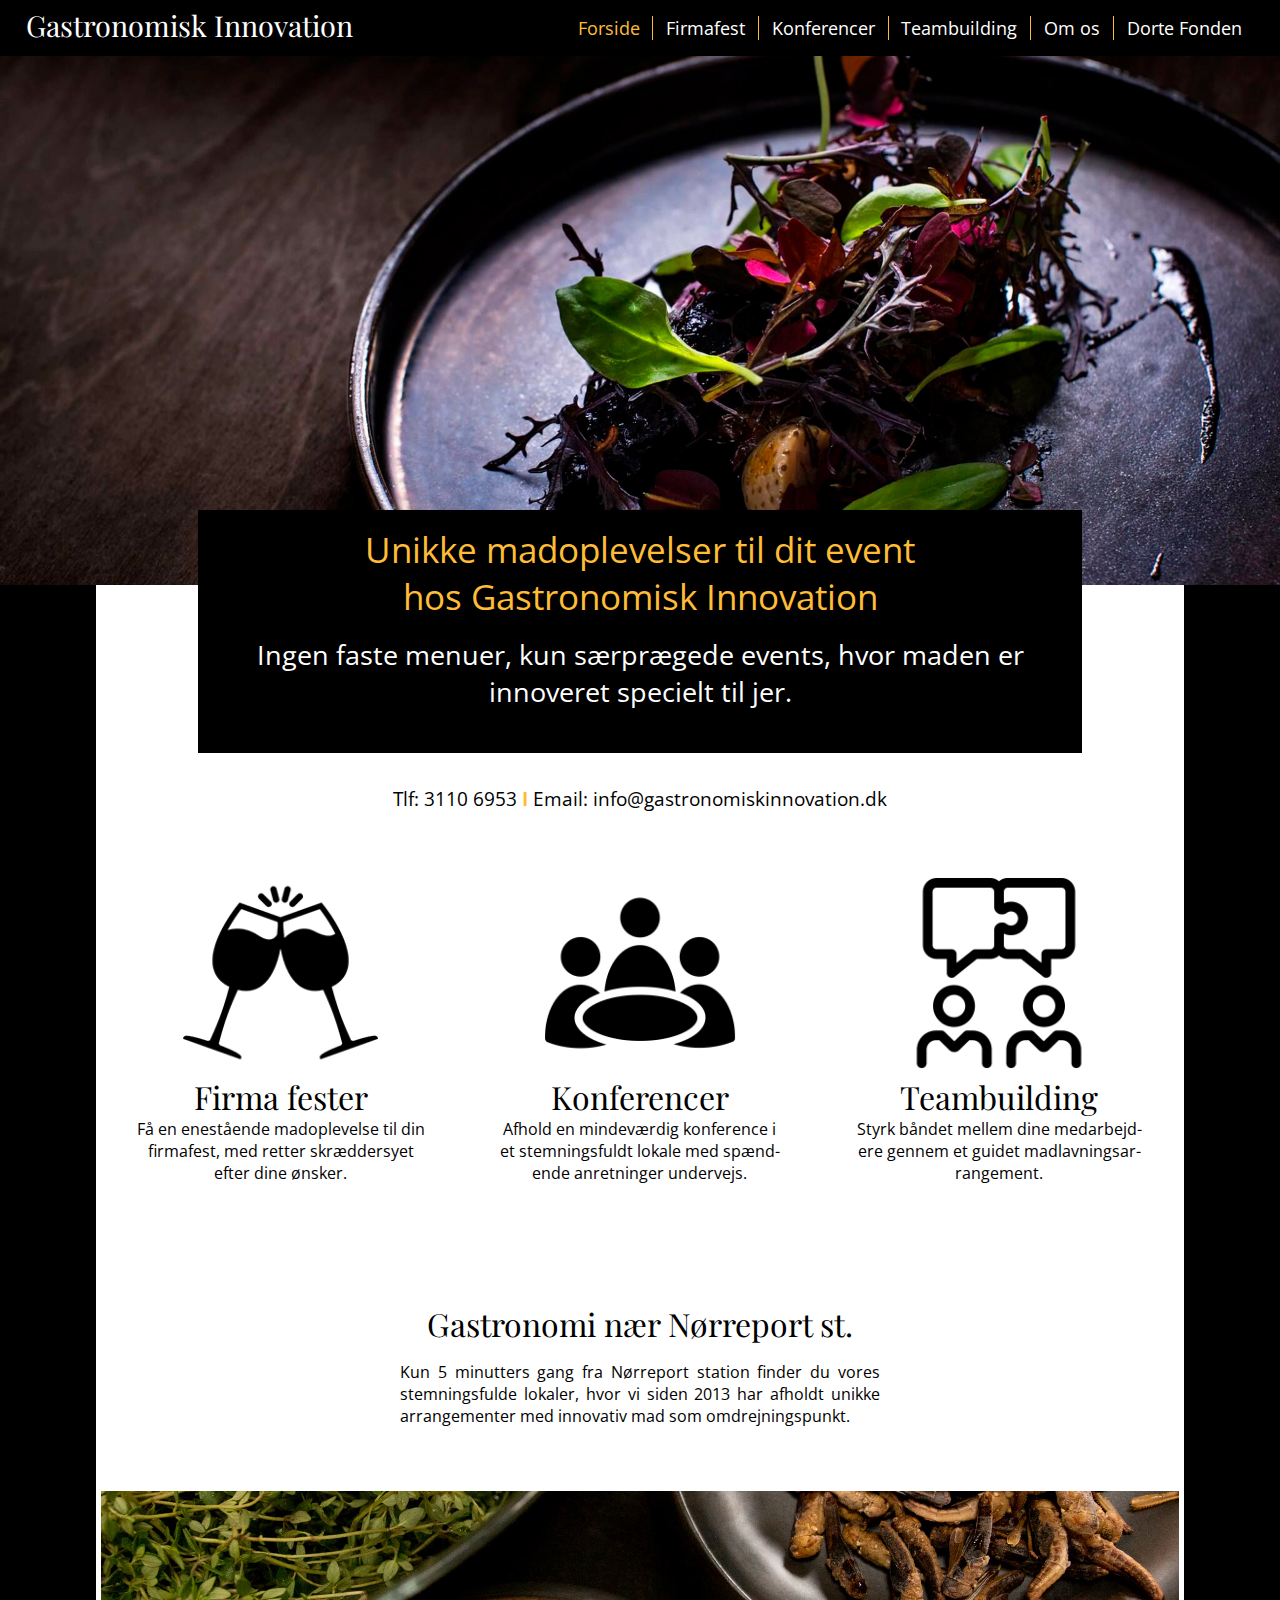
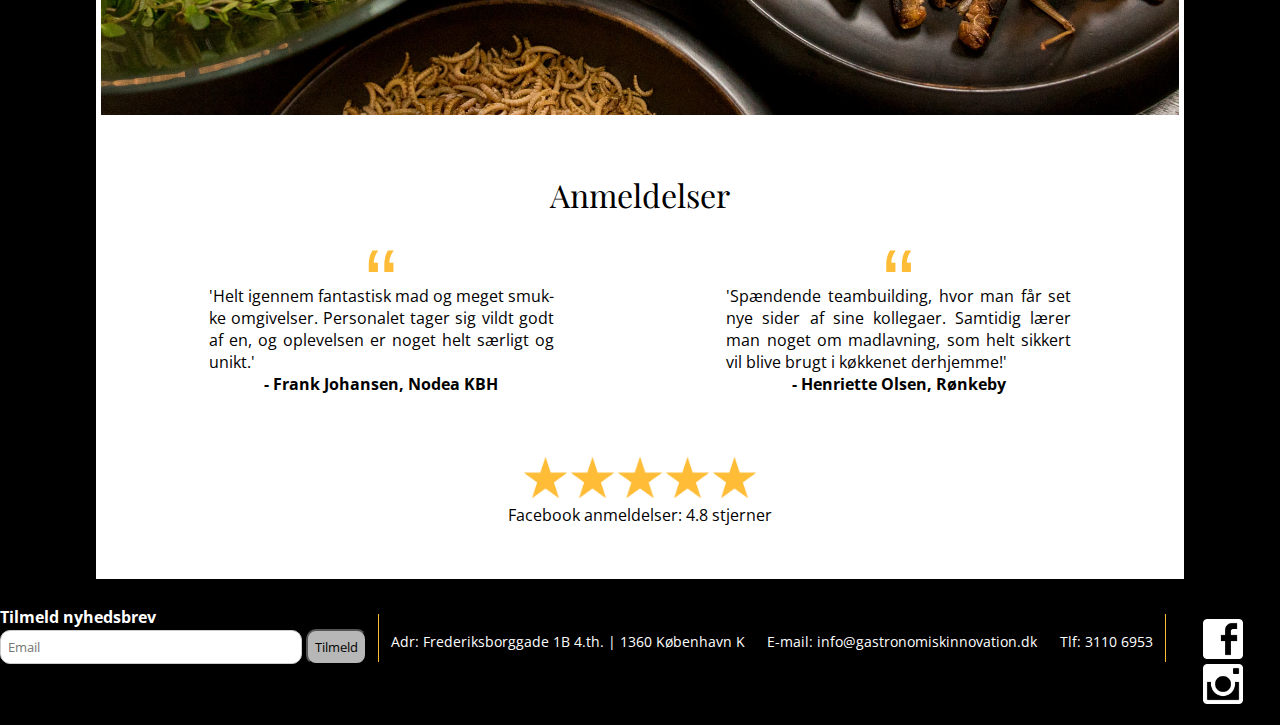
==== commit 1e536933: "Changed images on omos. Removed image on dortefonden + changed text" ====
--- a/index.html
+++ b/index.html
@@ -80,31 +80,34 @@
         <h4>hos Gastronomisk Innovation</h4>
         <p>Ingen faste menuer, kun særprægede events, hvor maden er innoveret specielt til jer.</p>
       </div>
+
+      <p class="tlf">Tlf: 3110 6953 <font color="#FFBC37"><b>I</b></font> Email: info@gastronomiskinnovation.dk</p>
+
       <div class="ydelsesikoner">
         <figure>
           <a href="firmafest.html">
-          <img src="img/index/glasses2.png" alt="firmafester">
+          <img src="img/index/glasses2.png" alt="firmafester"> <!-- Created by Creative Stall-->
           <h6>Firma fester</h6>
           <figcaption>Få en ene&shy;stå&shy;ende mad&shy;oplev&shy;else til din firma&shy;fest, med ret&shy;ter skræd&shy;der&shy;syet efter dine ønsker.</figcaption>
           </a>
         </figure>
         <figure>
           <a href="konferencer.html">
-          <img src="img/index/meeting2.png" alt="konferencer">
+          <img src="img/index/meeting2.png" alt="konferencer"> <!-- Published by Freepik-->
           <h6>Konferencer</h6>
           <figcaption>Af&shy;hold en minde&shy;værdig konfe&shy;rence i et stem&shy;ning&shy;sfuldt lo&shy;kale med spænd&shy;ende anr&shy;etning&shy;er under&shy;vejs.</figcaption>
           </a>
         </figure>
         <figure>
           <a href="teambuilding.html">
-          <img src="img/index/teambuildingicon2.png" alt="Teambuilding">
+          <img src="img/index/teambuildingicon2.png" alt="Teambuilding"> <!-- Created by Gregor Cresnar-->
           <h6>Teambuilding</h6>
           <figcaption>Styrk bånd&shy;et mel&shy;lem dine med&shy;ar&shy;bejd&shy;ere gen&shy;nem et guid&shy;et mad&shy;lav&shy;nings&shy;ar&shy;range&shy;ment.</figcaption>
           </a>
         </figure>
       </div>
 
-      <section class="kontaktos">
+  <!--    <section class="kontaktos">
       <input id="toggle" type="checkbox" checked>
       <label for="toggle">Kontakt os</label>
       <div id="expand">
@@ -122,7 +125,7 @@
           </div>
         </section>
       </div>
-      </section>
+    </section>-->
 
       <div class="norreport">
         <h5>Gastronomi nær Nørreport st.</h5>
--- a/css/style.css
+++ b/css/style.css
@@ -429,8 +429,11 @@
     font-style: italic;
     margin-top: 0.2em; }
   article.michelle-indhold #nacl {
-    margin-top: 1.3em;
-    margin-bottom: 0; }
+    margin-top: 1.5em;
+    margin-bottom: 0;
+    font-size: 1.8em;
+    font-family: 'Playfair display', serif;
+    font-weight: 400; }
 
 #middle {
   width: 100%;
@@ -658,7 +661,7 @@
       -webkit-box-align: baseline;
           -ms-flex-align: baseline;
               align-items: baseline;
-      margin-top: 6em; }
+      margin-top: 4em; }
       body main.nicolai div.ydelsesikoner figure {
         max-width: 30%;
         margin: 0 auto 4em auto;
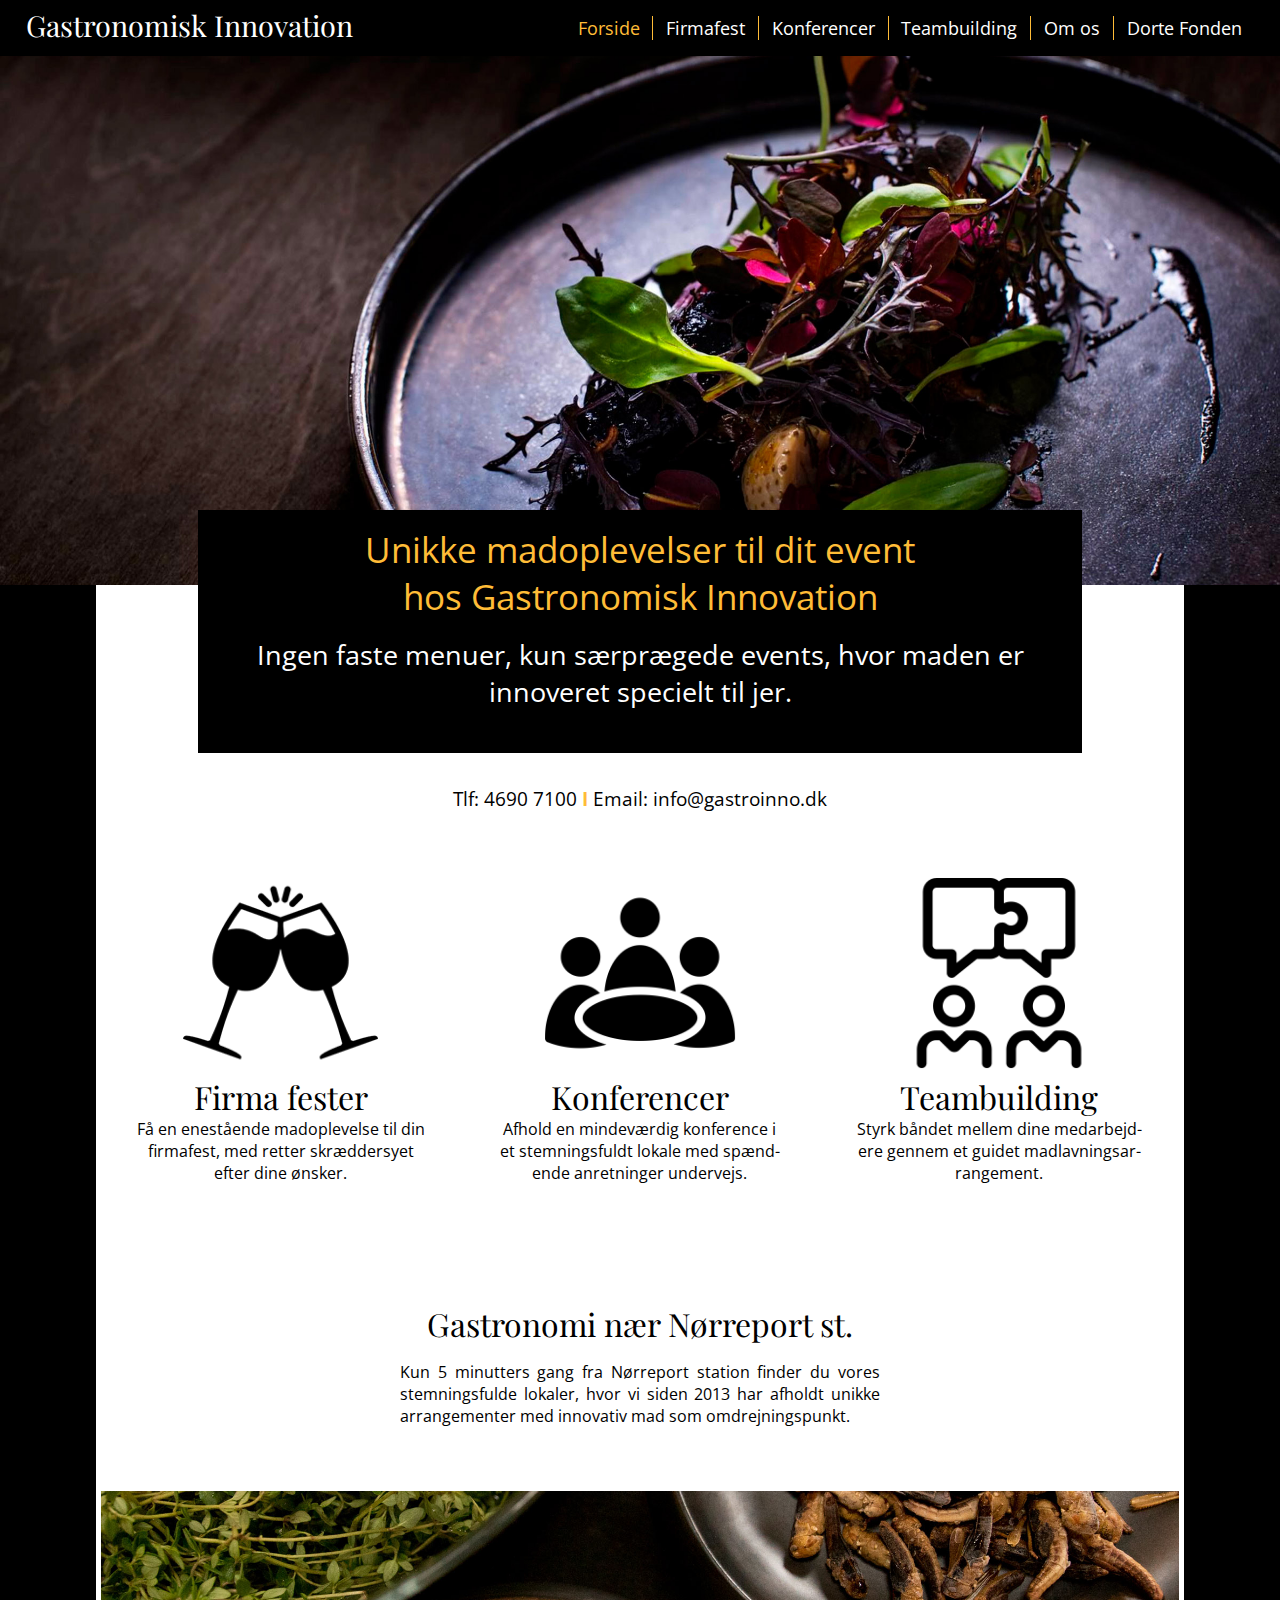
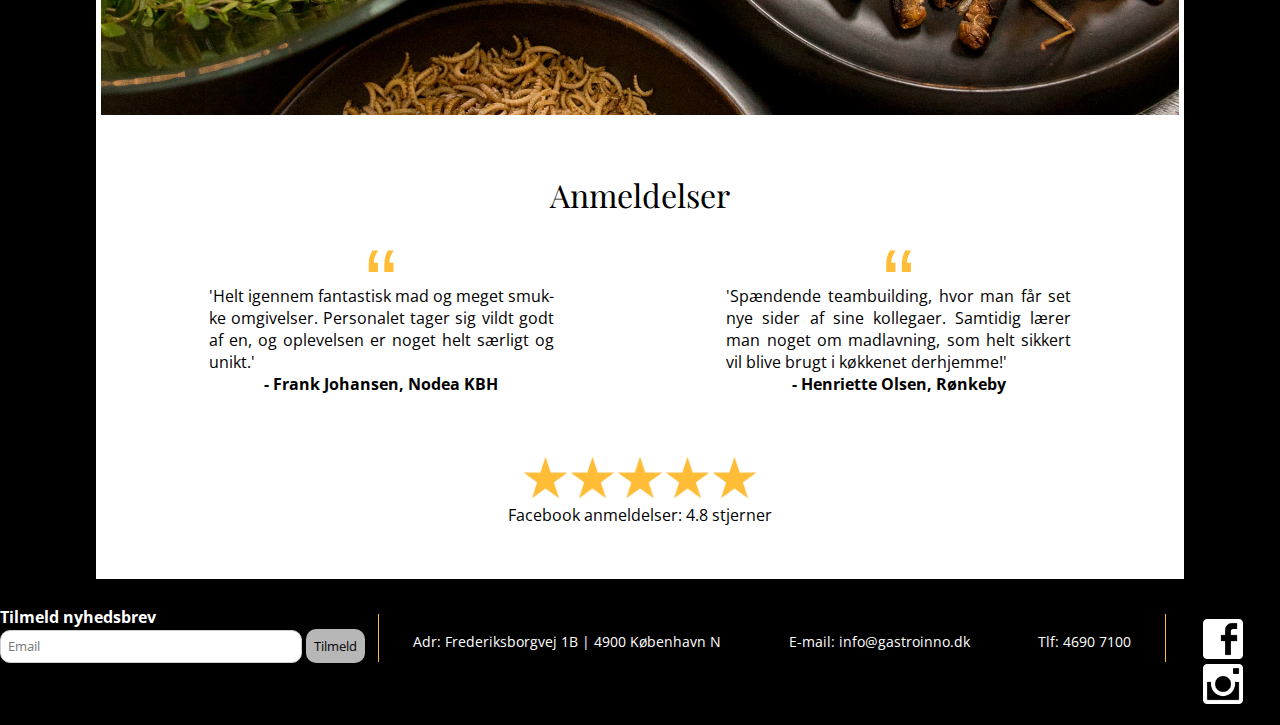
==== commit 0ce601a6: "Changed contact information" ====
--- a/index.html
+++ b/index.html
@@ -81,7 +81,7 @@
         <p>Ingen faste menuer, kun særprægede events, hvor maden er innoveret specielt til jer.</p>
       </div>
 
-      <p class="tlf">Tlf: 3110 6953 <font color="#FFBC37"><b>I</b></font> Email: info@gastronomiskinnovation.dk</p>
+      <p class="tlf">Tlf: 4690 7100 <font color="#FFBC37"><b>I</b></font> Email: info@gastroinno.dk</p>
 
       <div class="ydelsesikoner">
         <figure>
@@ -173,13 +173,13 @@
       </div>
       <div class="kontaktinfo">
         <div class="">
-          <a href="https://goo.gl/maps/WK9mbAa1QhL2" target="_blank">Adr: Frederiksborggade 1B 4.th. | 1360 København K</a>
+          <a href="https://goo.gl/maps/FaytYooMMXu" target="_blank">Adr: Frederiksborgvej 1B | 4900 København N</a>
         </div>
         <div class="">
-          <a href="mailto:info@gastronomiskinnovation.dk">E-mail: info@gastronomiskinnovation.dk</a>
+          <a href="mailto:info@gastroinno.dk">E-mail: info@gastroinno.dk</a>
         </div>
         <div class="">
-          <a href="tel:31106953">Tlf: 3110 6953</a>
+          <a href="tel:46907100">Tlf: 4690 7100</a>
         </div>
       </div>
       <div class="someikoner">
--- a/css/style.css
+++ b/css/style.css
@@ -187,7 +187,8 @@
         body footer div form div button {
           background-color: #B7B7B7;
           border-radius: 10px;
-          padding: 0.5em; }
+          padding: 0.6em;
+          border: none; }
         body footer div form div h3 {
           margin-bottom: 0.1em;
           margin-top: 0;
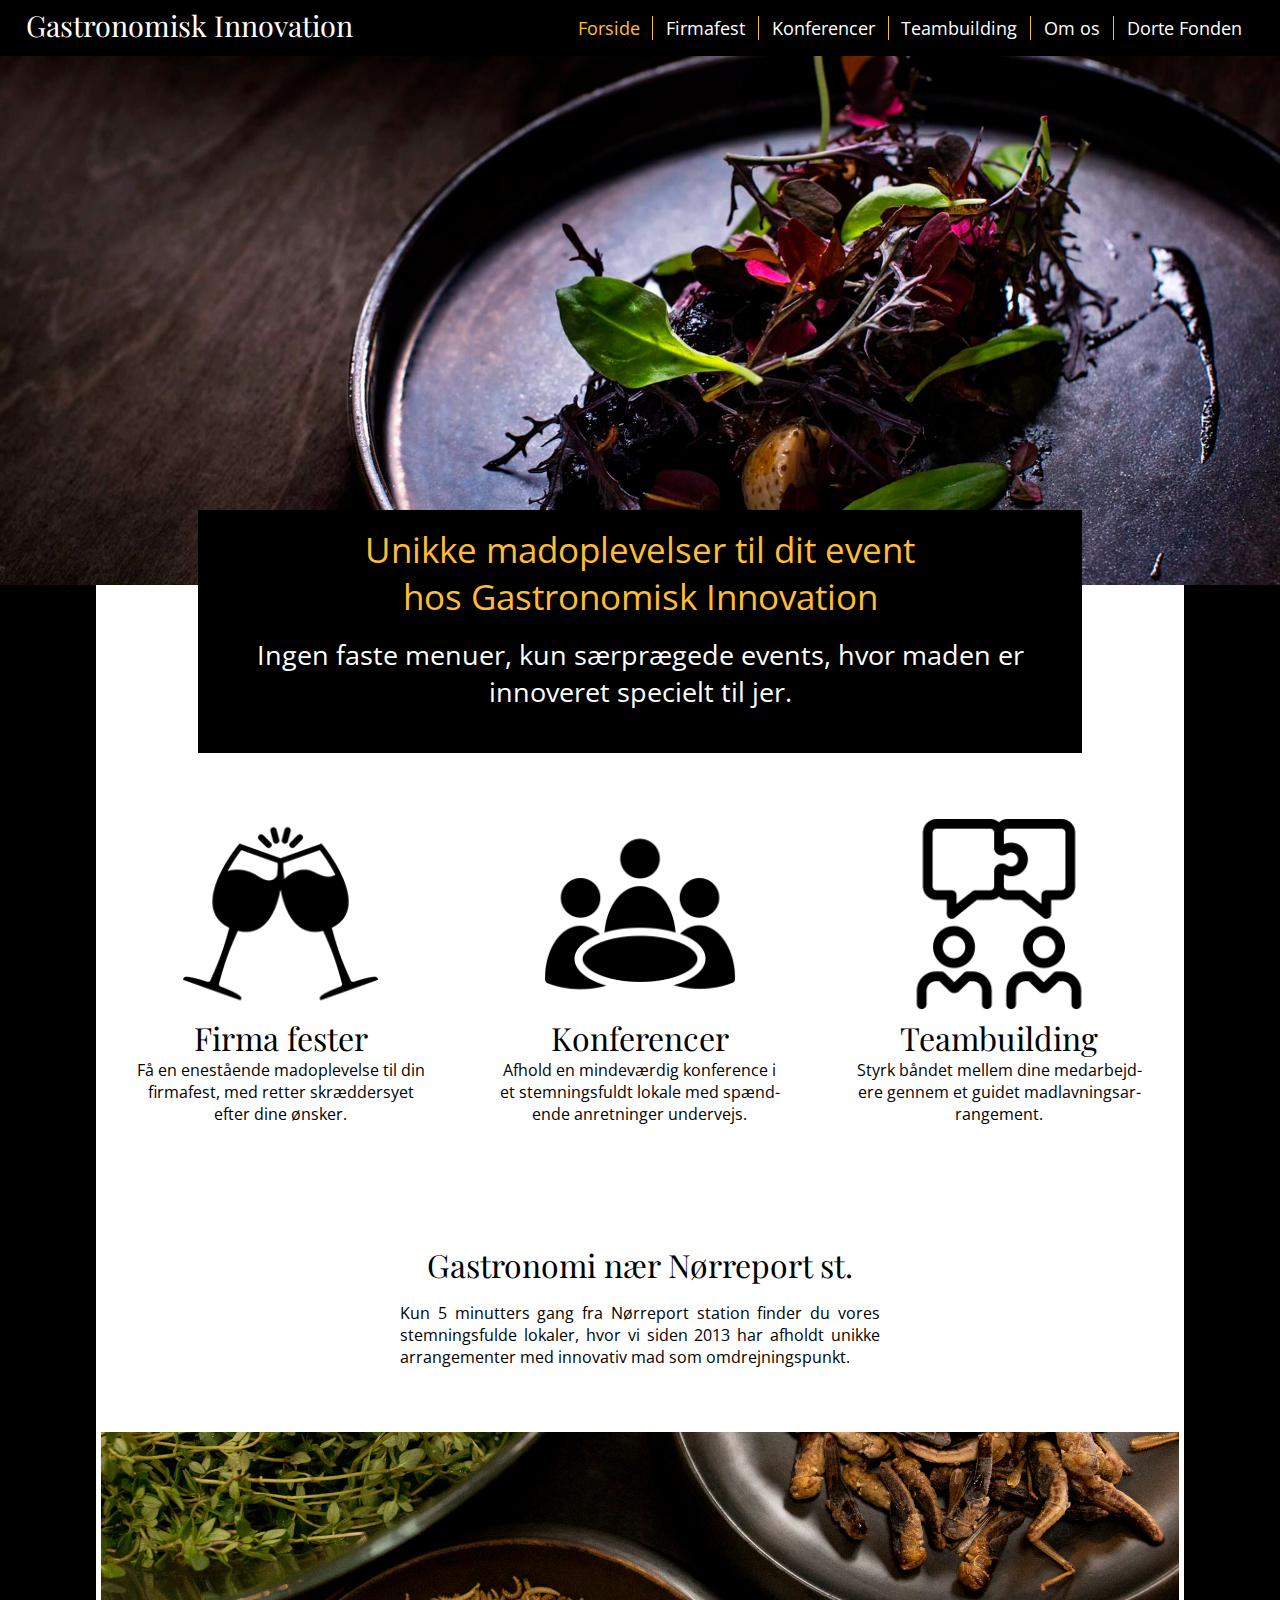
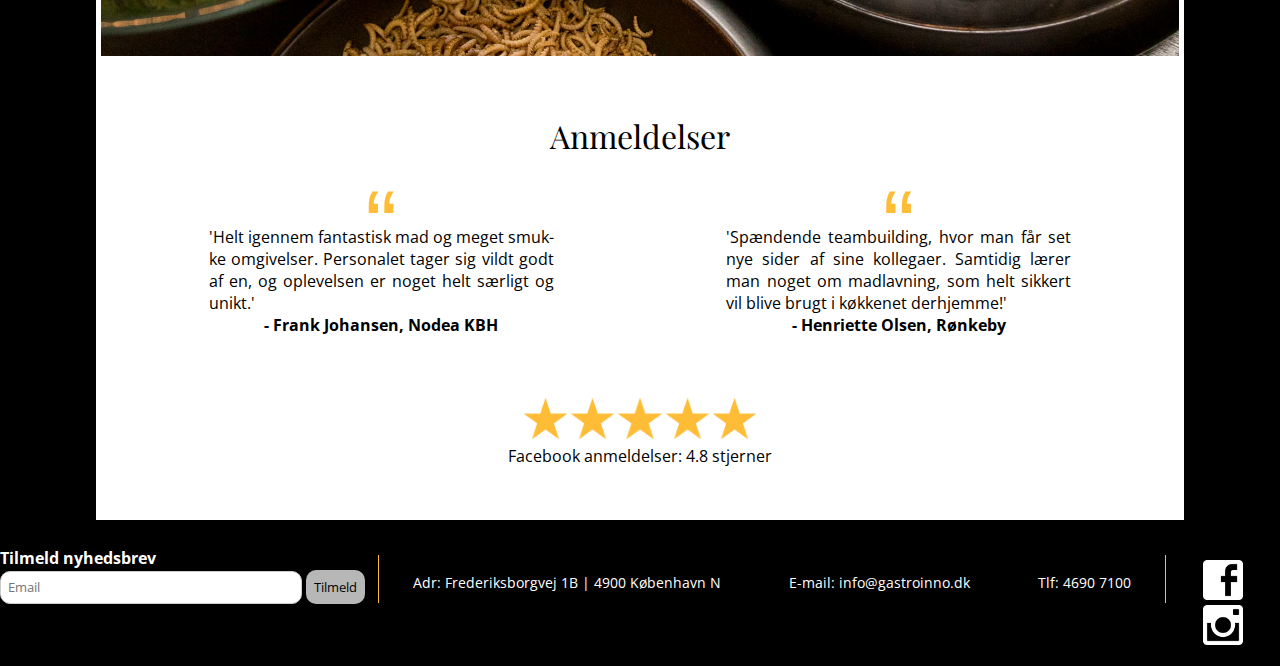
==== commit c54cb6c5: "Removed contact information on index" ====
--- a/index.html
+++ b/index.html
@@ -80,8 +80,6 @@
         <h4>hos Gastronomisk Innovation</h4>
         <p>Ingen faste menuer, kun særprægede events, hvor maden er innoveret specielt til jer.</p>
       </div>
-
-      <p class="tlf">Tlf: 4690 7100 <font color="#FFBC37"><b>I</b></font> Email: info@gastroinno.dk</p>
 
       <div class="ydelsesikoner">
         <figure>
--- a/css/style.css
+++ b/css/style.css
@@ -1,7 +1,6 @@
 @charset "UTF-8";
 * {
-  -webkit-box-sizing: border-box;
-          box-sizing: border-box;
+  box-sizing: border-box;
   font-family: 'open sans', sans-serif; }
 
 body footer div.kontaktinfo div {
@@ -57,8 +56,7 @@
       color: black;
       background-color: rgba(0, 0, 0, 0.5);
       position: absolute;
-      -webkit-transform: translate(-50%, -50%);
-              transform: translate(-50%, -50%);
+      transform: translate(-50%, -50%);
       top: 50%;
       left: 50%;
       width: 100%;
@@ -101,7 +99,6 @@
     body main.nicolai div .kontaktos #expand {
       height: 0px;
       overflow: hidden;
-      -webkit-transition: height 0.5s;
       transition: height 0.5s;
       background: url(http://placekitten.com/g/600/300);
       color: #FFF; }
@@ -168,8 +165,7 @@
       top: 30.8vh;
       display: block;
       left: 50%;
-      -webkit-transform: translate(-50%, -50%);
-              transform: translate(-50%, -50%);
+      transform: translate(-50%, -50%);
       background-color: rgba(0, 0, 0, 0.5); }
   body footer {
     padding-top: 3vh;
@@ -200,8 +196,7 @@
           padding: 12px 20px;
           display: inline-block;
           border: 1px solid #ccc;
-          -webkit-box-sizing: border-box;
-                  box-sizing: border-box;
+          box-sizing: border-box;
           border-radius: 10px;
           padding: 0.5em; }
       body footer div.someikoner {
@@ -272,8 +267,7 @@
               /*Tillader placering af knapper oven på billeder*/
               outline: none;
               /*Fjerner markering af knappen ved klik*/
-              -webkit-transform: translate(0%, -50%);
-                      transform: translate(0%, -50%);
+              transform: translate(0%, -50%);
               /*Justeringer i forhold til centrum på y-aksen*/
               top: 50%;
               /*Placér midt på billedets y-akse*/ }
@@ -283,8 +277,7 @@
               /*Afstanden fra højre kant af kassen skal være 0*/ }
           body main.whitepower div article .miniatures {
             /*Miniaturer under det store billede i galleriet*/
-            -webkit-columns: 3;
-                    columns: 3;
+            columns: 3;
             /*3 miniaturer ved siden af hinanden*/
             width: 100%;
             margin: 0.5em 0 0 0;
@@ -337,7 +330,6 @@
       left: 0;
       display: block;
       background: white;
-      -webkit-transition: .5s;
       transition: .5s; }
     body input + label span:first-child {
       top: 20%; }
@@ -350,12 +342,10 @@
     top: 50%; }
   body input:checked + label span:first-child {
     opacity: 1;
-    -webkit-transform: rotate(225deg);
-            transform: rotate(225deg); }
+    transform: rotate(225deg); }
   body input:checked + label span:last-child {
     opacity: 1;
-    -webkit-transform: rotate(-225deg);
-            transform: rotate(-225deg); }
+    transform: rotate(-225deg); }
   body input ~ nav.mobil {
     background: black;
     position: fixed;
@@ -364,7 +354,6 @@
     width: 100%;
     /*  height: 3.5em;*/
     height: 0.001vh;
-    -webkit-transition: .5s;
     transition: .5s;
     /*  transition-delay: .5s; Hvorfor?*/
     z-index: 14;
@@ -378,10 +367,8 @@
       display: none; }
       body input ~ nav.mobil > ul > li {
         opacity: 0;
-        -webkit-transition: .5s;
         transition: .5s;
-        -webkit-transition-delay: 0s;
-                transition-delay: 0s; }
+        transition-delay: 0s; }
         body input ~ nav.mobil > ul > li > a {
           font-family: 'Open Sans', sans-serif;
           text-decoration: none;
@@ -394,14 +381,12 @@
             color: #FFBC37; }
   body input:checked ~ nav {
     height: 100%;
-    -webkit-transition-delay: 0s;
-            transition-delay: 0s; }
+    transition-delay: 0s; }
     body input:checked ~ nav > ul {
       display: block; }
       body input:checked ~ nav > ul > li {
         opacity: 1;
-        -webkit-transition-delay: .5s;
-                transition-delay: .5s; }
+        transition-delay: .5s; }
 
 /*Michelle start*/
 #toppic {
@@ -490,10 +475,8 @@
 .buylink {
   font-weight: bold;
   color: black;
-  -webkit-transition: color 0.2s ease;
   transition: color 0.2s ease;
   background-color: #FFBC37;
-  -webkit-transition: background-color 0.2s ease;
   transition: background-color 0.2s ease;
   border-radius: 25px;
   padding: 0.7em 1em;
@@ -509,22 +492,15 @@
 
 /* Flexbox */
 body main.whitepower .gallery {
-  display: -webkit-box;
-  display: -ms-flexbox;
   display: flex;
-  -ms-flex-wrap: wrap;
-      flex-wrap: wrap;
-  -webkit-box-pack: center;
-      -ms-flex-pack: center;
-          justify-content: center;
+  flex-wrap: wrap;
+  justify-content: center;
   position: relative;
   width: 100%;
   margin-top: 0.3em; }
 
 .galleryitem {
-  -webkit-box-flex: 1;
-      -ms-flex: 1 0 20em;
-          flex: 1 0 20em;
+  flex: 1 0 20em;
   max-width: 100%;
   margin: 1rem;
   margin-top: 0;
@@ -581,8 +557,7 @@
 
 @media screen and (max-width: 1075px) and (orientation: landscape) {
   nav.mobil ul {
-    -webkit-columns: 2;
-            columns: 2; } }
+    columns: 2; } }
 @media screen and (min-width: 1076px) {
   .desktopbanner {
     display: block; }
@@ -620,8 +595,7 @@
     display: block;
     max-width: 5%;
     float: left;
-    -webkit-transform: translate(-50%, 0%);
-            transform: translate(-50%, 0%);
+    transform: translate(-50%, 0%);
     margin-top: 9em; }
   body div.mobilindexbillede {
     display: none; }
@@ -643,8 +617,7 @@
       color: black;
       background-color: rgba(0, 0, 0, 0.5);
       position: absolute;
-      -webkit-transform: translate(-50%, -50%);
-              transform: translate(-50%, -50%);
+      transform: translate(-50%, -50%);
       top: 50%;
       left: 50%;
       width: 100%;
@@ -653,15 +626,9 @@
     max-width: 85%;
     background-color: white; }
     body main.nicolai div.ydelsesikoner {
-      display: -webkit-box;
-      display: -ms-flexbox;
       display: flex;
-      -webkit-box-pack: justify;
-          -ms-flex-pack: justify;
-              justify-content: space-between;
-      -webkit-box-align: baseline;
-          -ms-flex-align: baseline;
-              align-items: baseline;
+      justify-content: space-between;
+      align-items: baseline;
       margin-top: 4em; }
       body main.nicolai div.ydelsesikoner figure {
         max-width: 30%;
@@ -708,12 +675,8 @@
         font-size: 2em;
         margin-bottom: 0; }
       body main.nicolai div.reviewdiv div.reviews {
-        display: -webkit-box;
-        display: -ms-flexbox;
         display: flex;
-        -webkit-box-pack: justify;
-            -ms-flex-pack: justify;
-                justify-content: space-between;
+        justify-content: space-between;
         max-width: 80%;
         margin: 0 auto; }
         body main.nicolai div.reviewdiv div.reviews div.review {
@@ -805,11 +768,8 @@
             body nav.desktop ul li a.current {
               color: #FFBC37; }
     body footer {
-      display: -webkit-box;
-      display: -ms-flexbox;
       display: flex;
-      -ms-flex-pack: distribute;
-          justify-content: space-around; }
+      justify-content: space-around; }
       body footer div {
         margin-left: 0;
         margin-right: 0;
@@ -829,11 +789,8 @@
         body footer div.kontaktinfo {
           width: 50em;
           padding-top: 1em;
-          display: -webkit-box;
-          display: -ms-flexbox;
           display: flex;
-          -ms-flex-pack: distribute;
-              justify-content: space-around;
+          justify-content: space-around;
           border-left: 1px solid #FFBC37;
           border-right: 1px solid #FFBC37;
           padding-bottom: 0.1em;
@@ -845,17 +802,12 @@
           margin-top: 0.8em; }
 
   body main.whitepower div div.grid {
-    display: -webkit-box;
-    display: -ms-flexbox;
     display: flex;
-    -webkit-box-pack: justify;
-        -ms-flex-pack: justify;
-            justify-content: space-between;
-    -webkit-box-orient: vertical;
-    -webkit-box-direction: normal;
-        -ms-flex-direction: column;
-            flex-direction: column;
-    margin: 0 0 0 0.2em; }
+    justify-content: space-between;
+    flex-direction: column;
+    margin: 0 auto 0.2em;
+    padding-left: 0.2em;
+    max-width: 1200px; }
     body main.whitepower div div.grid div.billederher {
       display: block;
       margin: 0 auto; }
@@ -876,3 +828,8 @@
 @media screen and (min-width: 700px) {
   body > main > div.velkommentekst > h4 {
     font-size: 2.19em; } }
+@media screen and (min-width: 1500px) {
+  .grid {
+    padding-bottom: 2%; } }
+
+/*# sourceMappingURL=style.css.map */
